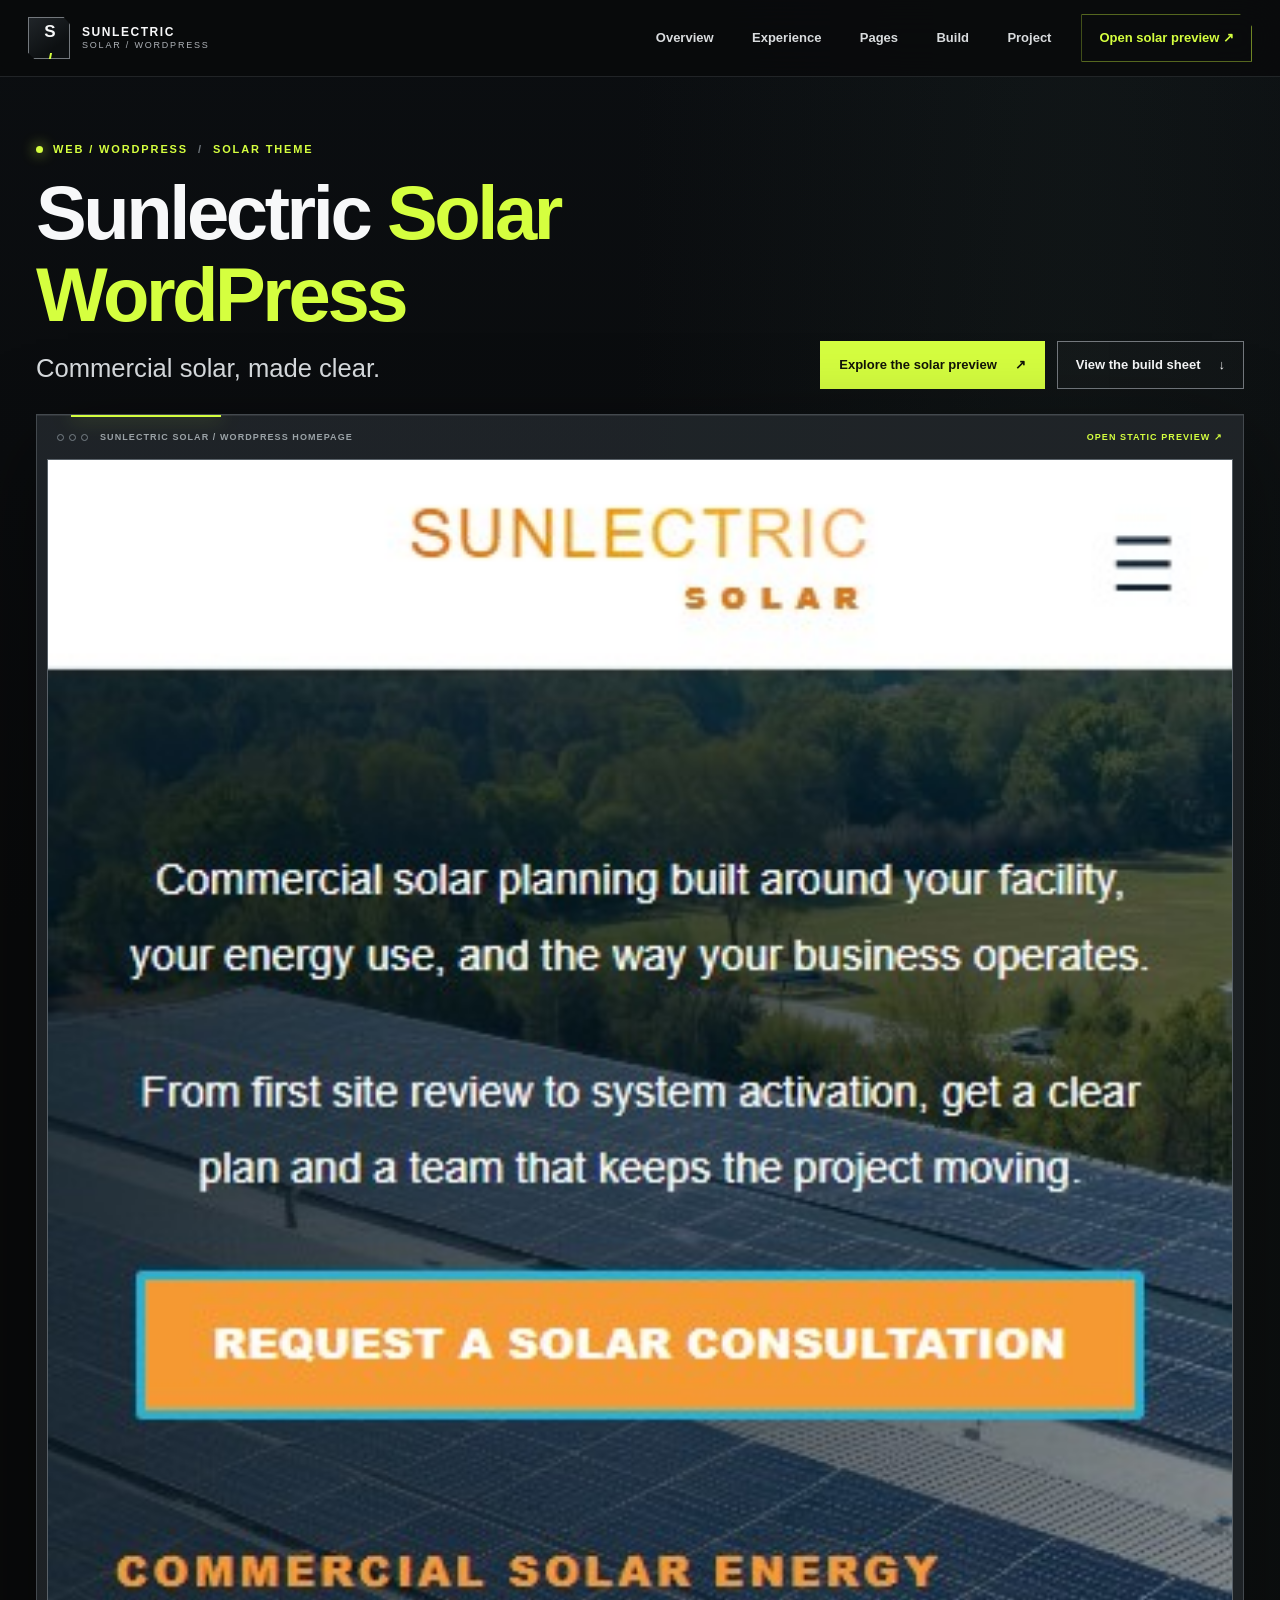
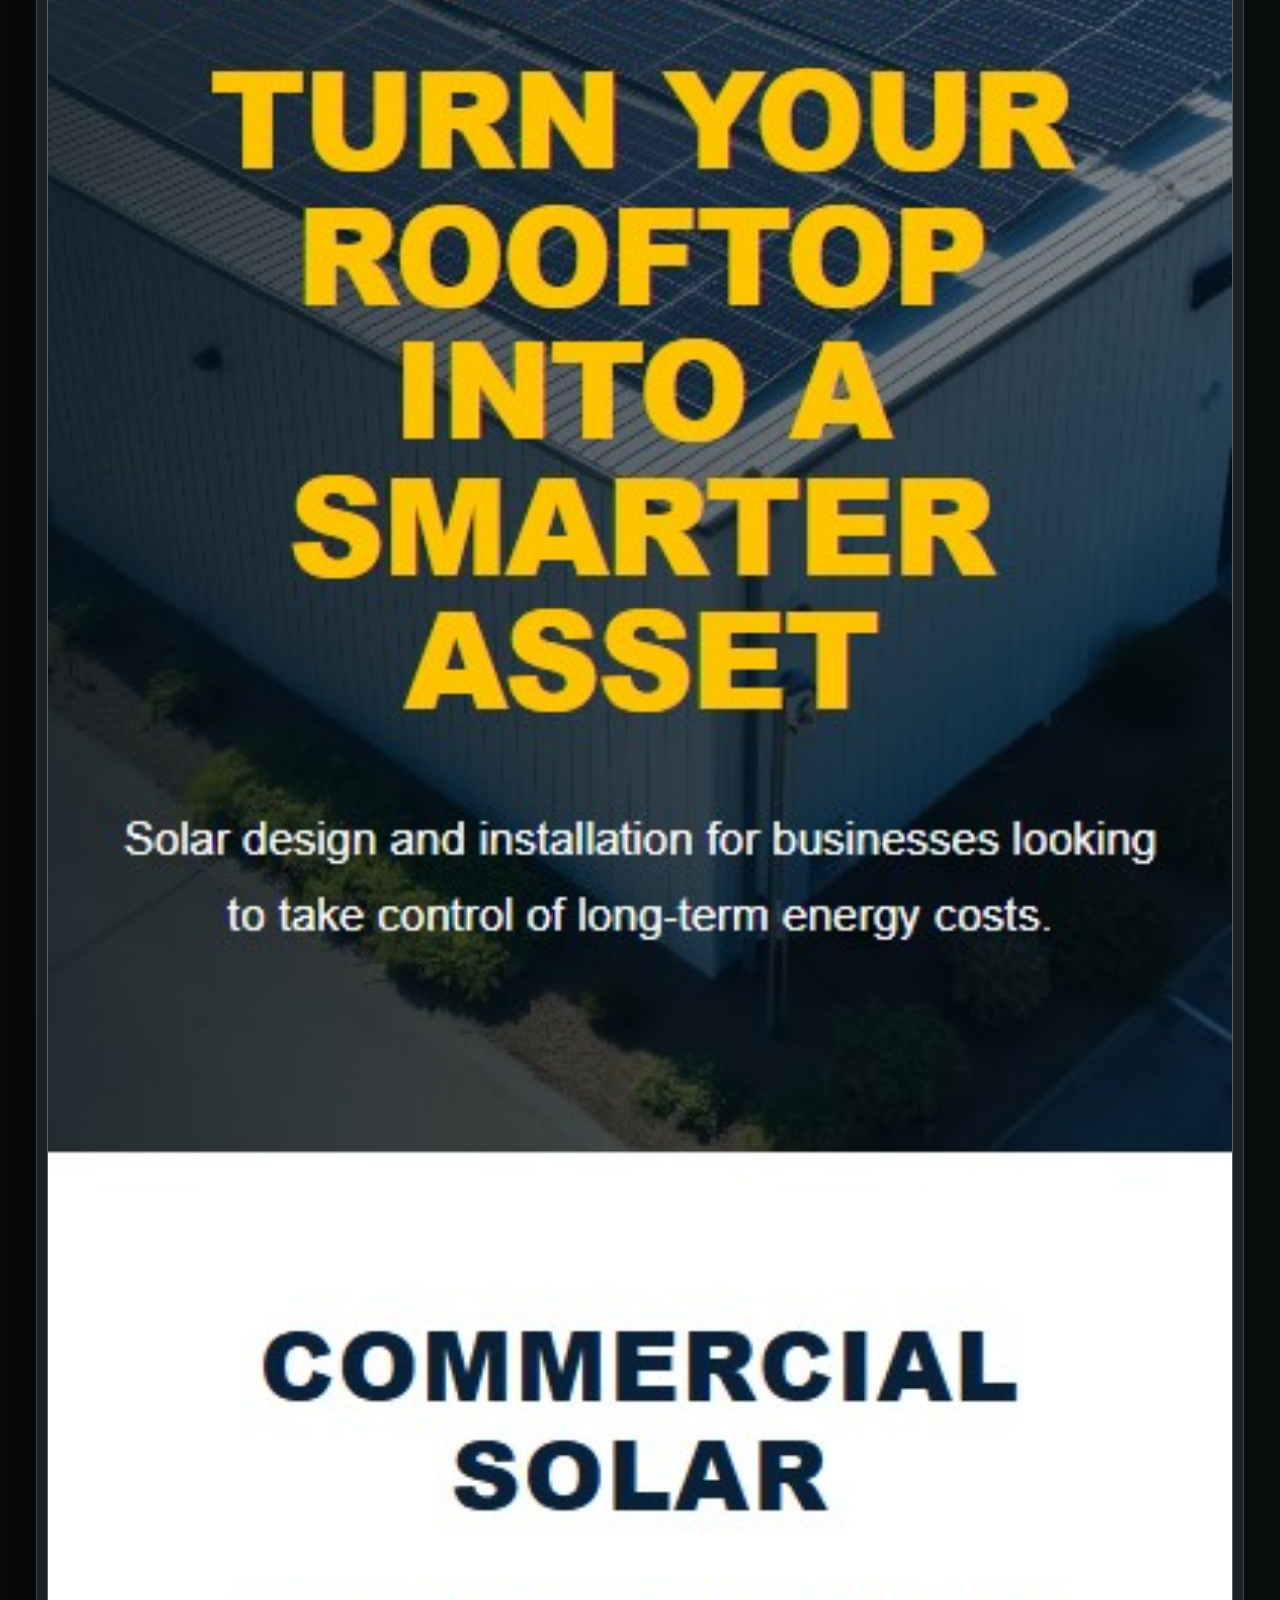
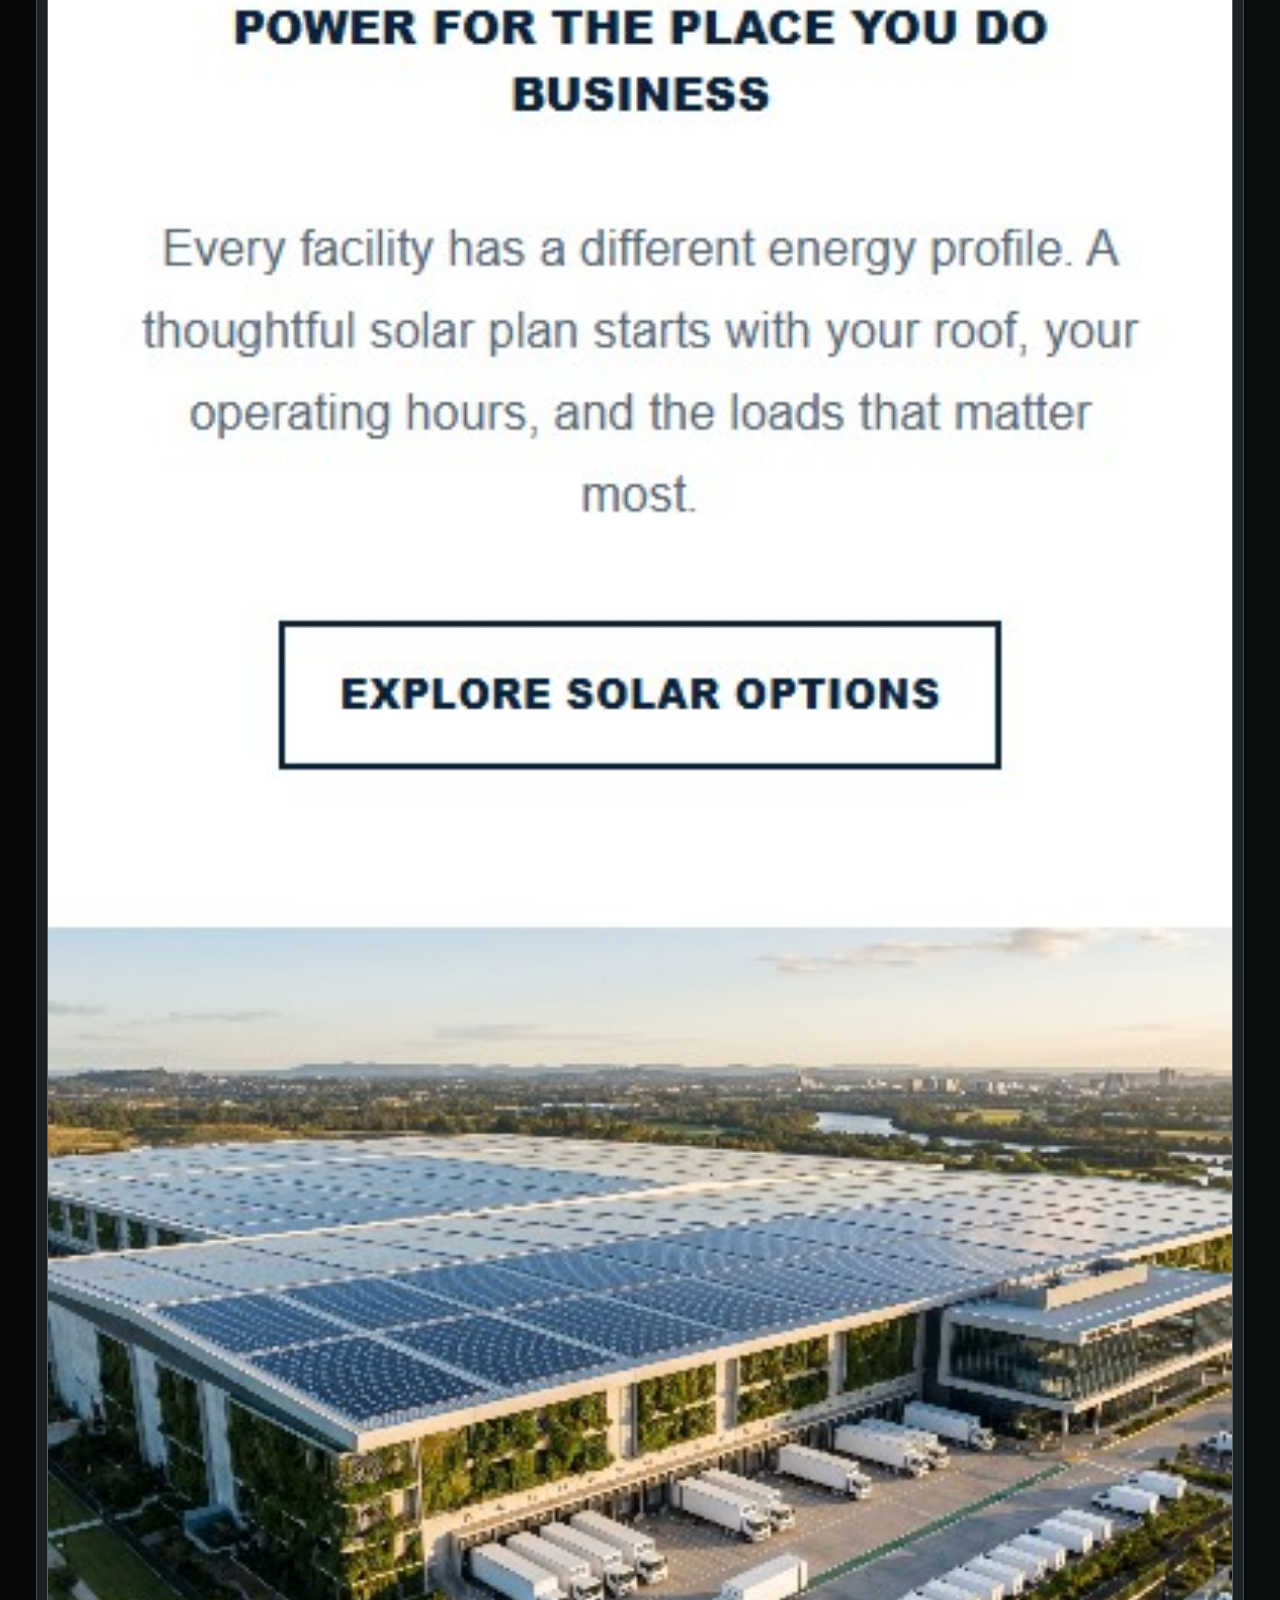
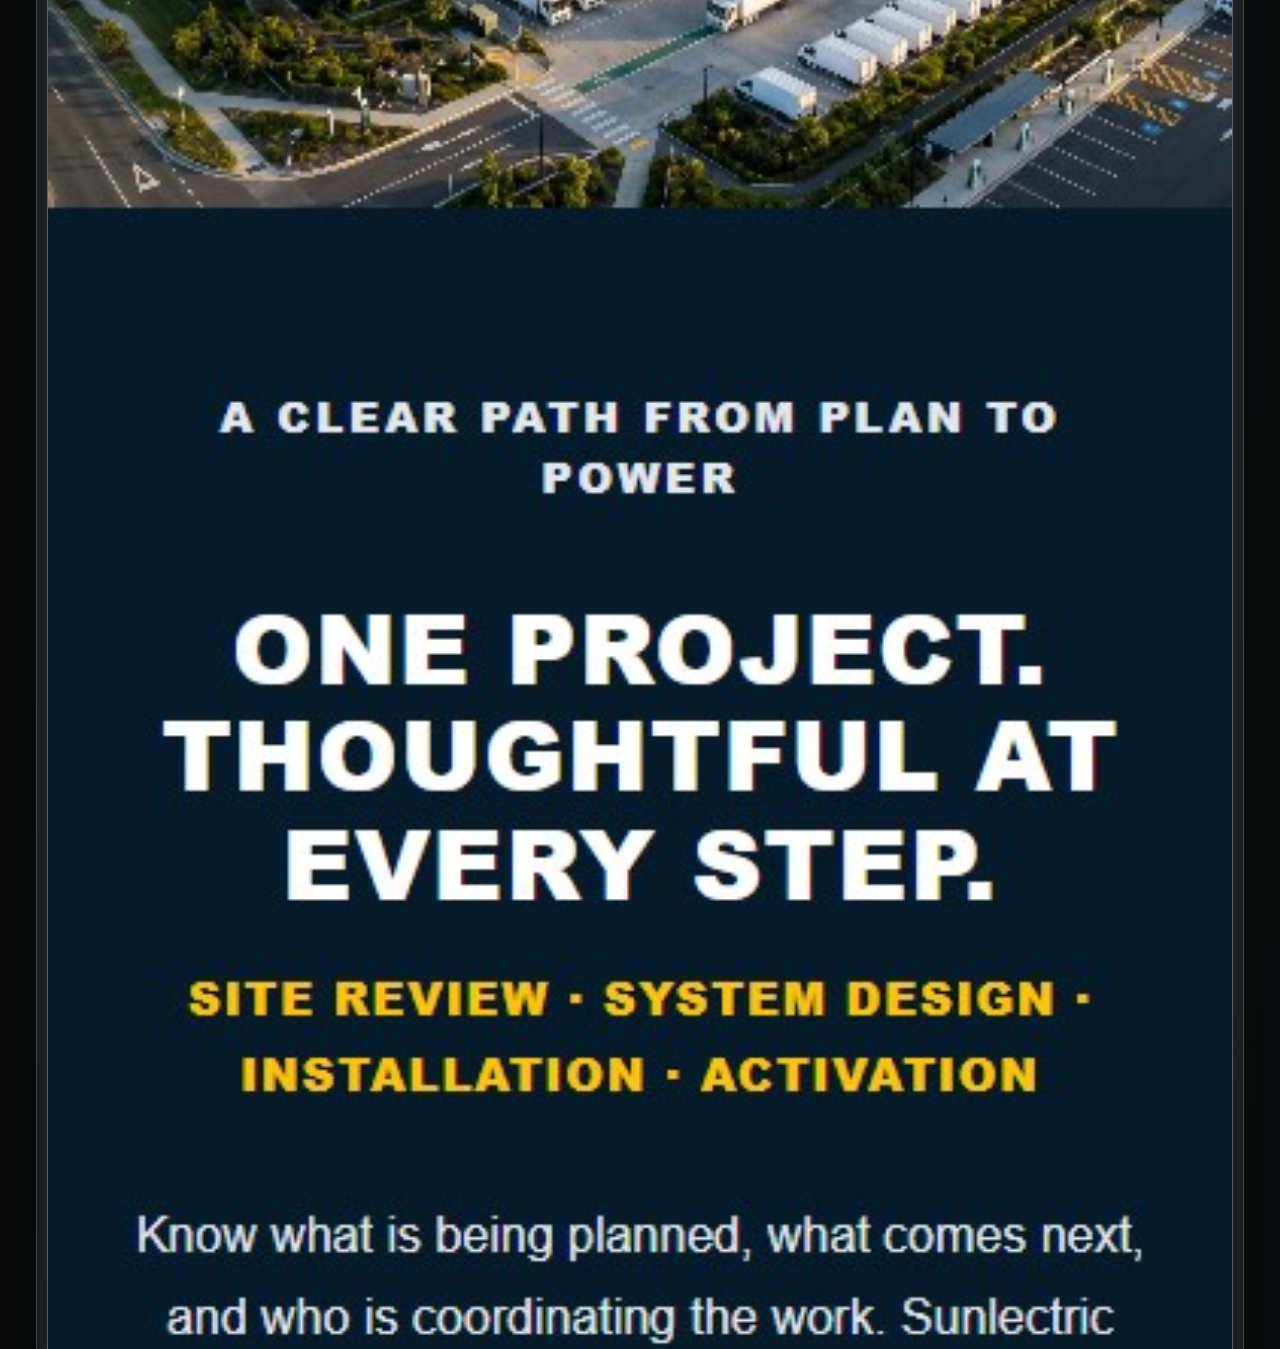
==== index.html @ f0056e23 "Publish Sunlectric visual showcase without theme source" ====
<!doctype html>
<html lang="en">
<head>
  <meta charset="utf-8">
  <meta name="viewport" content="width=device-width, initial-scale=1">
  <meta name="description" content="Explore the Sunlectric Solar WordPress theme through its responsive preview, design approach, and build sheet.">
  <meta name="author" content="Joseph Edwards">
  <meta name="theme-color" content="#090a0b">
  <title>Sunlectric Solar WordPress | Design case study</title>
  <meta property="og:title" content="Sunlectric Solar WordPress | Design case study">
  <meta property="og:description" content="A responsive commercial solar WordPress theme preview with desktop and mobile layouts.">
  <meta property="og:type" content="website">
  <meta property="og:image" content="docs/previews/desktop-fold.jpg">
  <meta property="og:image:alt" content="Sunlectric Solar commercial solar WordPress homepage preview">
  <meta name="twitter:card" content="summary_large_image">
  <link rel="icon" href="assets/showcase-favicon.svg" type="image/svg+xml">
  <link rel="stylesheet" href="assets/showcase.css">
</head>
<body>
  <a class="skip-link" href="#main">Skip to content</a>
  <header class="masthead">
    <div class="masthead-inner">
      <a class="brand-lockup" href="#top" aria-label="Sunlectric Solar case study home">
        <span class="brand-glyph" aria-hidden="true">S<span>/</span></span>
        <span><strong>SUNLECTRIC</strong><small>SOLAR / WORDPRESS</small></span>
      </a>
      <nav class="main-nav" aria-label="Case study navigation">
        <a href="#overview">Overview</a>
        <a href="#design">Experience</a>
        <a href="#pages">Pages</a>
        <a href="#build">Build</a>
        <a href="#release">Project</a>
      </nav>
      <a class="nav-cta" href="demo.html">Open solar preview <span aria-hidden="true">↗</span></a>
      <details class="mobile-nav">
        <summary aria-label="Open navigation"><span></span><span></span></summary>
        <nav aria-label="Mobile navigation">
          <a href="#overview">Overview</a><a href="#design">Experience</a><a href="#pages">Pages</a><a href="#build">Build</a><a href="#release">Project</a>
          <a href="demo.html">Open solar preview ↗</a>
        </nav>
      </details>
    </div>
  </header>

  <main id="main">
    <section class="hero shell" id="top" aria-labelledby="page-title">
      <div class="hero-heading">
        <div class="hero-copy">
          <p class="eyebrow"><span class="status-dot"></span> WEB / WORDPRESS <span class="eyebrow-sep">/</span> SOLAR THEME</p>
          <h1 id="page-title">Sunlectric <span>Solar WordPress</span></h1>
          <p class="hero-lead">Commercial solar, made clear.</p>
        </div>
        <div class="hero-actions">
          <a class="button button-primary" href="demo.html">Explore the solar preview <span aria-hidden="true">↗</span></a>
          <a class="button button-quiet" href="#build">View the build sheet <span aria-hidden="true">↓</span></a>
        </div>
      </div>
      <div class="hero-site-preview">
        <div class="preview-browser-bar"><span class="browser-dots" aria-hidden="true"><i></i><i></i><i></i></span><span>SUNLECTRIC SOLAR / WORDPRESS HOMEPAGE</span><a href="demo.html">OPEN STATIC PREVIEW ↗</a></div>
        <a class="hero-fold-shot" href="docs/previews/desktop-fold.jpg" aria-label="Open the Sunlectric Solar desktop homepage preview">
          <picture><source media="(max-width: 720px)" srcset="docs/previews/mobile.jpg"><img src="docs/previews/desktop-fold.jpg" width="1440" height="900" alt="Sunlectric Solar WordPress homepage with a commercial solar facility hero, gold headline, orange actions, and solar photography" fetchpriority="high"></picture>
        </a>
      </div>
      <p class="preview-disclaimer">A responsive HTML representation of the private WordPress theme. Preview contact actions do not submit information.</p>
      <div class="hero-underbar"><span>VERSION <b>1.3.2</b></span><span>RESPONSIVE WORDPRESS THEME</span><span>ONE-PAGE + MULTI-PAGE</span></div>
    </section>

    <section class="section shell" id="overview">
      <div class="section-heading">
        <div><p class="section-index">01 / RESPONSIVE PREVIEW</p><h2>One solar site. Every screen.</h2></div>
        <p>Explore the desktop and mobile layouts, from the first solar consultation through services, project planning, questions, and next steps.</p>
      </div>
      <div class="preview-grid">
        <article class="preview-panel glass-card">
          <div class="panel-top"><span>DESKTOP / FULL PAGE</span><span class="panel-dots" aria-hidden="true"><i></i><i></i><i></i></span></div>
          <a href="docs/previews/desktop.jpg"><img src="docs/previews/desktop.jpg" width="1440" height="5969" alt="Full-page desktop view of the Sunlectric Solar WordPress homepage" loading="lazy"></a>
          <div class="panel-caption"><span>Desktop experience</span><a href="demo.html">Open the static preview ↗</a></div>
        </article>
        <article class="preview-panel preview-mobile glass-card">
          <div class="panel-top"><span>MOBILE / FULL PAGE</span><span class="panel-dots" aria-hidden="true"><i></i><i></i><i></i></span></div>
          <a href="docs/previews/mobile.jpg"><img src="docs/previews/mobile.jpg" width="390" height="7925" alt="Full-page mobile view of the Sunlectric Solar WordPress homepage" loading="lazy"></a>
          <div class="panel-caption"><span>Mobile experience</span><a href="demo.html">Open the static preview ↗</a></div>
        </article>
      </div>
    </section>

    <section class="section section-alt" id="design">
      <div class="shell">
        <div class="section-heading">
          <div><p class="section-index">02 / CUSTOMER EXPERIENCE</p><h2>A clearer path to a solar plan.</h2></div>
          <p>Give business owners a straightforward way to understand the project, compare options, and decide what to explore next.</p>
        </div>
        <div class="benefit-grid">
          <article class="benefit-card"><span class="card-number">01</span><h3>Start with the facility</h3><p>Introduce rooftop systems and energy planning in the context of the building and its operating needs.</p></article>
          <article class="benefit-card"><span class="card-number">02</span><h3>Make options readable</h3><p>Present solar generation, storage, and project steps with plain language and clear section hierarchy.</p></article>
          <article class="benefit-card"><span class="card-number">03</span><h3>Keep the next step visible</h3><p>Responsive navigation and consultation actions give visitors a clear path through the page.</p></article>
          <article class="benefit-card"><span class="card-number">04</span><h3>Adapt the identity</h3><p>Gold headings, orange actions, dark solar photography, and alternating photo sections preserve the source design in Sunlectric branding.</p></article>
        </div>
      </div>
    </section>

    <section class="section" id="pages">
      <div class="shell">
        <div class="section-heading">
          <div><p class="section-index">03 / PRESENTATION OPTIONS</p><h2>One page or a fuller site.</h2></div>
          <p>Use the single-page layout for a focused introduction, or open the multi-page version with dedicated About Us and Contact Us pages.</p>
        </div>
        <div class="page-preview-grid">
          <article class="page-preview-card glass-card"><a href="demo.html"><img src="docs/previews/desktop-fold.jpg" width="1440" height="900" alt="Single-page Sunlectric Solar homepage preview" loading="lazy"></a><div><h3>Single-page</h3><p>A complete solar introduction in one scrolling experience.</p><a class="text-action" href="demo.html">Open single-page preview ↗</a></div></article>
          <article class="page-preview-card glass-card"><a href="about.html"><img src="docs/previews/about.jpg" width="1440" height="3191" alt="Sunlectric Solar About Us page preview" loading="lazy"></a><div><h3>About Us</h3><p>A separate page for the approach, values, and project story.</p><a class="text-action" href="about.html">Open About Us ↗</a></div></article>
          <article class="page-preview-card glass-card"><a href="contact.html"><img src="docs/previews/contact.jpg" width="1440" height="900" alt="Sunlectric Solar Contact Us page preview" loading="lazy"></a><div><h3>Contact Us</h3><p>A dedicated inquiry page with an optional, keyless OpenStreetMap location.</p><a class="text-action" href="contact.html">Open Contact Us ↗</a></div></article>
        </div>
        <div class="page-preview-actions"><a class="button button-primary" href="demo-multipage.html">Open multi-page homepage ↗</a></div>
        <div class="footer-preview-heading"><h3>Footer map options</h3><p>The map can appear on Contact Us above a plain footer, or sit above the footer across the whole site.</p></div>
        <div class="footer-preview-grid">
          <a class="footer-preview-card glass-card" href="contact.html?footer-map=off"><span>STANDARD FOOTER</span><img src="docs/previews/footer-no-map.jpg" width="1440" height="145" alt="Sunlectric footer without map" loading="lazy"></a>
          <a class="footer-preview-card glass-card" href="contact.html?footer-map=on"><span>FOOTER WITH MAP</span><img src="docs/previews/footer-with-map.jpg" width="1440" height="595" alt="Sunlectric footer with OpenStreetMap" loading="lazy"></a>
        </div>
      </div>
    </section>

    <section class="section shell" id="build">
      <div class="section-heading">
        <div><p class="section-index">04 / BUILD SHEET</p><h2>Theme capabilities and technology.</h2></div>
        <p>A lightweight WordPress theme with an Elementor-editable homepage, responsive layouts, and a small technology footprint.</p>
      </div>
      <div class="build-layout">
        <div class="stack-grid" aria-label="Technology stack">
          <article class="stack-card"><img class="stack-icon" src="assets/icons/php-glass.webp" width="112" height="112" loading="lazy" alt=""><div><h3>PHP</h3><p>WordPress theme setup and templates.</p></div></article>
          <article class="stack-card"><img class="stack-icon" src="assets/icons/wordpress-glass.webp" width="112" height="112" loading="lazy" alt=""><div><h3>WordPress + Elementor</h3><p>Theme files and a visually editable homepage.</p></div></article>
          <article class="stack-card"><img class="stack-icon" src="assets/icons/html5-glass.webp" width="112" height="112" loading="lazy" alt=""><div><h3>HTML5</h3><p>Semantic page structure and accessible navigation.</p></div></article>
          <article class="stack-card"><img class="stack-icon" src="assets/icons/css3-glass.webp" width="112" height="112" loading="lazy" alt=""><div><h3>CSS3</h3><p>Responsive editorial layout and solar color palette.</p></div></article>
          <article class="stack-card"><img class="stack-icon" src="assets/icons/javascript-glass.webp" width="112" height="112" loading="lazy" alt=""><div><h3>JavaScript</h3><p>Mobile navigation behavior.</p></div></article>
          <article class="stack-card"><img class="stack-icon" src="assets/icons/webp-glass.webp" width="112" height="112" loading="lazy" alt=""><div><h3>WebP icons</h3><p>Compressed glass artwork for the showcase build sheet.</p></div></article>
        </div>
        <aside class="requirements-card glass-card">
          <p class="section-index">COMPATIBILITY BASELINE</p>
          <div class="requirement"><span>WordPress</span><strong>6.4+</strong></div>
          <div class="requirement"><span>PHP</span><strong>7.4+</strong></div>
          <div class="requirement"><span>Plugins required</span><strong>None</strong></div>
          <p class="requirements-note">The starter page uses WordPress core. Free Elementor can replace it with a visual page. Update example copy, links, and contact details before launch.</p>
          <a class="text-action" href="README.md">Review theme details <span aria-hidden="true">↗</span></a>
        </aside>
      </div>
    </section>

    <section class="section shell" id="release">
      <div class="release-panel glass-card">
        <div><p class="section-index">05 / PROJECT SUMMARY</p><h2>Explore the design.<br><span>See the solar preview.</span></h2></div>
        <div class="release-copy"><p>Sunlectric Solar WordPress brings a commercial solar homepage, a clear project path, and a responsive design system together in a compact theme.</p><p>Browse the rendered previews or open the static representation. Demo contact actions are presentational only.</p><div class="release-actions"><a class="button button-primary" href="demo.html">Open the solar preview <span aria-hidden="true">↗</span></a><a class="button button-outline" href="README.md">Read theme details <span aria-hidden="true">↗</span></a></div></div>
      </div>
    </section>
  </main>
  <footer class="site-footer"><div class="shell footer-inner"><a class="brand-lockup" href="#top"><span class="brand-glyph" aria-hidden="true">S<span>/</span></span><span><strong>SUNLECTRIC</strong><small>SOLAR / WORDPRESS</small></span></a><p>Built by Joseph Edwards · Theme showcase · Version 1.3.2</p><a href="demo.html">Open the preview ↗</a></div></footer>
</body>
</html>
---- assets/showcase.css ----
:root {
  color-scheme: dark;
  --bg: #090a0b;
  --surface: #111417;
  --surface-raised: #171a1d;
  --surface-glass: rgb(24 28 31 / 82%);
  --line: #373a3d;
  --line-bright: #73787d;
  --lime: #d5ff3f;
  --text: #f7f8f9;
  --muted: #aeb3b8;
  --soft: #70777d;
  --content: 1320px;
  --font: "Aptos", "Segoe UI", Arial, sans-serif;
  --heading: "Aptos Display", "Segoe UI", Arial, sans-serif;
}

*, *::before, *::after { box-sizing: border-box; }
html { scroll-behavior: smooth; scroll-padding-top: 96px; }
body {
  min-width: 320px;
  margin: 0;
  color: var(--text);
  background:
    radial-gradient(ellipse at 84% 6%, rgb(43 61 56 / 18%), transparent 28rem),
    linear-gradient(180deg, #0b0e11 0%, var(--bg) 58rem);
  font: 400 17px/1.65 var(--font);
  -webkit-font-smoothing: antialiased;
}
body::before {
  position: fixed;
  z-index: -1;
  inset: 0;
  content: "";
  pointer-events: none;
  opacity: .12;
  background-image: linear-gradient(rgb(255 255 255 / 4%) 1px, transparent 1px), linear-gradient(90deg, rgb(255 255 255 / 4%) 1px, transparent 1px);
  background-size: 46px 46px;
  mask-image: linear-gradient(to bottom, black, transparent 68%);
}
img { display: block; max-width: 100%; height: auto; }
a { color: inherit; text-decoration: none; }
button, summary { font: inherit; }
a:focus-visible, summary:focus-visible { outline: 3px solid var(--lime); outline-offset: 4px; }
h1, h2, h3, p { margin-top: 0; }
h1, h2, h3 { font-family: var(--heading); line-height: 1.08; letter-spacing: -.045em; }
h1 { margin-bottom: 22px; font-size: clamp(54px, 7.2vw, 100px); font-weight: 800; }
h2 { margin-bottom: 0; font-size: clamp(34px, 4.3vw, 58px); font-weight: 760; }
h3 { margin-bottom: 12px; font-size: 24px; }
p { color: var(--muted); }
.shell { width: min(var(--content), calc(100% - 72px)); margin-inline: auto; }
.skip-link { position: fixed; z-index: 1000; top: -80px; left: 20px; padding: 12px 16px; color: var(--bg); background: var(--lime); }
.skip-link:focus { top: 20px; }

.masthead { position: sticky; z-index: 100; top: 0; border-bottom: 1px solid rgb(115 120 125 / 24%); background: rgb(9 10 11 / 84%); backdrop-filter: blur(18px); }
.masthead-inner { width: min(1440px, calc(100% - 56px)); min-height: 76px; margin-inline: auto; display: flex; align-items: center; justify-content: space-between; gap: 30px; }
.brand-lockup { display: inline-flex; flex: 0 0 auto; align-items: center; gap: 12px; }
.brand-glyph { display: grid; width: 42px; height: 42px; place-items: center; border: 1px solid var(--line-bright); background: linear-gradient(145deg, #202529, #0d1012 70%); clip-path: polygon(0 0, 85% 0, 100% 17%, 100% 100%, 15% 100%, 0 85%); color: var(--text); font-size: 17px; font-weight: 800; letter-spacing: -.1em; }
.brand-glyph span { color: var(--lime); }
.brand-lockup strong, .brand-lockup small { display: block; line-height: 1.25; }
.brand-lockup strong { font-size: 12px; letter-spacing: .13em; }
.brand-lockup small { color: var(--muted); font-size: 9px; letter-spacing: .2em; }
.main-nav { display: flex; align-items: center; gap: clamp(18px, 3vw, 42px); margin-left: auto; }
.main-nav a, .nav-cta { color: #d9dcde; font-size: 13px; font-weight: 650; }
.main-nav a:hover, .site-footer a:hover { color: var(--lime); }
.nav-cta { padding: 12px 17px; border: 1px solid #d5ff3f80; color: var(--lime); clip-path: polygon(0 0, calc(100% - 12px) 0, 100% 12px, 100% 100%, 0 100%); transition: background .2s, color .2s; }
.nav-cta:hover { color: var(--bg); background: var(--lime); }
.mobile-nav { display: none; }

.eyebrow, .section-index { color: var(--lime); font-size: 11px; font-weight: 800; letter-spacing: .17em; line-height: 1.5; }
.eyebrow { display: flex; align-items: center; gap: 10px; margin-bottom: 25px; }
.status-dot { display: inline-block; width: 7px; height: 7px; border-radius: 50%; background: var(--lime); box-shadow: 0 0 14px var(--lime); }
.eyebrow-sep { color: var(--soft); }
.hero h1 span { color: var(--lime); }
.hero-actions, .release-actions { display: flex; flex-wrap: wrap; gap: 12px; }
.button { min-height: 48px; padding: 12px 18px; display: inline-flex; align-items: center; justify-content: center; gap: 18px; border: 1px solid transparent; font-size: 13px; font-weight: 750; transition: transform .2s, background .2s, color .2s, border-color .2s; }
.button:hover { transform: translateY(-2px); }
.button-primary { color: #111407; background: var(--lime); }
.button-primary:hover { background: #e3ff83; }
.button-quiet, .button-outline { border-color: var(--line-bright); color: var(--text); background: rgb(255 255 255 / 2%); }
.button-quiet:hover, .button-outline:hover { border-color: var(--lime); color: var(--lime); }
.glass-card { border: 1px solid var(--line-bright); background: linear-gradient(135deg, rgb(32 37 41 / 84%), var(--surface-glass) 48%, rgb(14 17 19 / 94%)); box-shadow: 0 22px 70px rgb(0 0 0 / 30%), inset 0 1px rgb(255 255 255 / 6%); backdrop-filter: blur(14px); }
.panel-top, .panel-caption, .score-top { display: flex; align-items: center; justify-content: space-between; gap: 14px; }
.panel-caption a, .text-action { color: var(--lime); font-size: 12px; font-weight: 700; }
.preview-panel::before { position: absolute; top: -1px; left: 18px; width: 118px; height: 3px; content: ""; background: var(--lime); box-shadow: 0 0 15px rgb(213 255 63 / 42%); }

.section { padding-block: clamp(80px, 10vw, 140px); }
.section-heading { display: grid; grid-template-columns: 1fr minmax(280px, .56fr); align-items: end; gap: 55px; margin-bottom: 42px; }
.section-heading .section-index { margin-bottom: 16px; }
.section-heading h2 { max-width: 790px; }
.section-heading>p { max-width: 520px; margin: 0 0 3px; }
.preview-grid { display: grid; grid-template-columns: minmax(0, 1.42fr) minmax(300px, .58fr); align-items: start; gap: 20px; }
.page-preview-grid { display: grid; grid-template-columns: repeat(3, minmax(0, 1fr)); gap: 18px; }
.page-preview-card { overflow: hidden; padding: 12px; }
.page-preview-card > a { display: block; height: 245px; overflow: hidden; }
.page-preview-card img { display: block; width: 100%; height: 100%; object-fit: cover; object-position: top; }
.page-preview-card > div { padding: 20px 12px 16px; }
.page-preview-card h3, .footer-preview-heading h3 { color: var(--text); font-size: 21px; margin: 0 0 10px; }
.page-preview-card p, .footer-preview-heading p { margin: 0 0 18px; }
.page-preview-actions { margin-top: 24px; }
.footer-preview-heading { align-items: end; display: flex; justify-content: space-between; gap: 24px; margin: 60px 0 22px; }
.footer-preview-heading p { max-width: 520px; }
.footer-preview-grid { display: grid; grid-template-columns: 1fr 1fr; gap: 18px; }
.footer-preview-card { display: block; overflow: hidden; padding: 12px; text-decoration: none; }
.footer-preview-card > span { color: var(--lime); display: block; font-size: 11px; font-weight: 800; letter-spacing: .08em; padding: 4px 4px 13px; }
.footer-preview-card img { display: block; width: 100%; height: auto; }
.preview-panel { position: relative; overflow: hidden; padding: 12px; }
.panel-top { min-height: 32px; padding: 1px 4px 11px; color: var(--muted); font-size: 9px; font-weight: 750; letter-spacing: .13em; }
.panel-dots { display: flex; gap: 5px; }
.panel-dots i { width: 5px; height: 5px; border: 1px solid var(--soft); border-radius: 50%; }
.preview-panel>a { display: block; overflow: hidden; border: 1px solid #464c51; background: #edf4f8; }
.preview-panel>a img { width: 100%; height: auto; transition: transform .45s; }
.preview-panel>a:hover img { transform: scale(1.015); }
.preview-mobile>a img { max-height: 680px; object-fit: cover; object-position: top; }
.panel-caption { padding: 13px 4px 1px; color: #d6dadd; font-size: 12px; }

.section-alt { border-block: 1px solid rgb(115 120 125 / 20%); background: linear-gradient(180deg, rgb(23 26 29 / 72%), rgb(16 19 21 / 78%)); }
.benefit-grid { display: grid; grid-template-columns: repeat(4,1fr); gap: 14px; }
.benefit-card { min-height: 240px; padding: 25px; border: 1px solid var(--line); background: linear-gradient(150deg, rgb(255 255 255 / 4%), rgb(255 255 255 / 1%)); }
.card-number { display: block; margin-bottom: 45px; color: var(--lime); font-family: var(--heading); font-size: 16px; font-weight: 800; }
.benefit-card h3 { font-size: 22px; }
.benefit-card p { margin: 0; font-size: 14px; }

.build-layout { display: grid; grid-template-columns: minmax(0,1.4fr) minmax(280px,.6fr); gap: 18px; }
.stack-grid { display: grid; grid-template-columns: repeat(2,1fr); gap: 12px; }
.stack-card { min-height: 127px; padding: 20px; display: flex; align-items: flex-start; gap: 17px; border: 1px solid var(--line); background: rgb(255 255 255 / 2%); }
.stack-icon { width: 68px; min-width: 68px; height: 68px; display: block; border-radius: 8px; object-fit: contain; filter: drop-shadow(0 5px 13px rgb(0 0 0 / 38%)); }
.stack-card h3 { margin: 0 0 7px; font-size: 18px; letter-spacing: -.02em; }
.stack-card p { margin: 0; font-size: 13px; line-height: 1.55; }
.requirements-card { padding: 25px; }
.requirements-card .section-index { margin-bottom: 16px; font-size: 9px; }
.requirement { padding-block: 14px; display: flex; align-items: center; justify-content: space-between; border-bottom: 1px solid var(--line); color: var(--muted); font-size: 13px; }
.requirement strong { color: var(--lime); font-size: 15px; }
.requirements-note { margin: 20px 0; font-size: 13px; }
.text-action { display: inline-flex; gap: 12px; }

.evidence-section { border-block: 1px solid rgb(115 120 125 / 24%); background: radial-gradient(ellipse at 53% 4%, rgb(213 255 63 / 6%), transparent 46rem), #101315; }
.score-grid { display: grid; grid-template-columns: repeat(2,1fr); gap: 16px; }
.score-card { min-width: 0; padding: 20px; border: 1px solid var(--line); background: linear-gradient(150deg, #171b1e, #0d1012); }
.score-top { color: var(--muted); font-size: 9px; font-weight: 750; letter-spacing: .14em; }
.score-value { margin-top: 18px; color: var(--lime); font-family: var(--heading); font-size: 58px; font-weight: 780; line-height: 1; }
.score-value span { color: var(--soft); font-size: 18px; font-weight: 500; }
.score-card>p { margin: 4px 0 14px; color: var(--text); font-size: 12px; font-weight: 700; }
.metric-list { display: flex; flex-wrap: wrap; gap: 7px; margin-bottom: 17px; }
.metric-list span { padding: 5px 8px; border: 1px solid var(--line); color: var(--muted); font-size: 10px; }
.metric-list b { color: var(--lime); }
.score-card>a { display: block; overflow: hidden; border: 1px solid #44494e; background: #fff; }
.score-card>a img { width: 100%; height: auto; }
.evidence-note { margin-top: 18px; padding: 15px 18px; display: flex; align-items: flex-start; gap: 13px; border: 1px solid #69723c; background: rgb(213 255 63 / 4%); }
.evidence-note p { margin: 0; font-size: 13px; }
.evidence-note a { color: var(--lime); text-decoration: underline; text-underline-offset: 3px; }
.note-mark { display: grid; width: 23px; min-width: 23px; height: 23px; place-items: center; border: 1px solid var(--lime); border-radius: 50%; color: var(--lime); font-size: 12px; font-weight: 800; }

.release-panel { padding: clamp(26px, 5vw, 65px); display: grid; grid-template-columns: .85fr 1.15fr; gap: 56px; }
.release-panel .section-index { margin-bottom: 16px; }
.release-panel h2 { font-size: clamp(34px, 4.4vw, 56px); }
.release-panel h2 span { color: var(--lime); }
.release-copy p { font-size: 15px; }
.release-actions { margin-top: 23px; }
.site-footer { padding-block: 28px; border-top: 1px solid var(--line); background: #070809; }
.footer-inner { display: flex; align-items: center; justify-content: space-between; gap: 20px; }
.footer-inner p, .footer-inner>a:last-child { margin: 0; color: var(--muted); font-size: 11px; }

@media (max-width: 980px) {
  .shell { width: min(var(--content), calc(100% - 48px)); }
  .masthead-inner { width: calc(100% - 40px); gap: 16px; }
  .main-nav { gap: 17px; }
  .main-nav a { font-size: 12px; }
  .benefit-grid { grid-template-columns: repeat(2,1fr); }
  .build-layout { grid-template-columns: 1fr; }
  .requirements-card { display: grid; grid-template-columns: 1fr 1fr; gap: 0 22px; }
  .requirements-card .section-index, .requirements-note, .text-action { grid-column: 1 / -1; }
  .requirements-card .section-index { margin-bottom: 10px; }
  .requirement { padding-block: 8px; }
}
@media (max-width: 720px) {
  html { scroll-padding-top: 78px; }
  body { font-size: 16px; }
  .shell { width: calc(100% - 36px); }
  .masthead-inner { min-height: 66px; width: calc(100% - 32px); }
  .brand-glyph { width: 37px; height: 37px; }
  .brand-lockup { gap: 9px; }
  .brand-lockup strong { font-size: 11px; }
  .brand-lockup small { font-size: 8px; }
  .main-nav, .masthead>.masthead-inner>.nav-cta { display: none; }
  .mobile-nav { position: relative; display: block; margin-left: auto; }
  .mobile-nav summary { width: 43px; height: 40px; display: grid; align-content: center; justify-items: center; gap: 5px; border: 1px solid var(--line-bright); cursor: pointer; list-style: none; }
  .mobile-nav summary::-webkit-details-marker { display: none; }
  .mobile-nav summary span { width: 17px; height: 1px; background: var(--lime); }
  .mobile-nav nav { position: absolute; top: calc(100% + 12px); right: 0; width: min(280px, calc(100vw - 32px)); padding: 10px; border: 1px solid var(--line-bright); background: #101315f5; box-shadow: 0 20px 40px #0009; backdrop-filter: blur(18px); }
  .mobile-nav nav a { display: block; padding: 12px; border-bottom: 1px solid var(--line); color: #e7e9eb; font-size: 14px; }
  .mobile-nav nav a:last-child { border-bottom: 0; color: var(--lime); }
  .button { width: 100%; }
  .section { padding-block: 75px; }
  .section-heading { grid-template-columns: 1fr; gap: 17px; margin-bottom: 26px; }
  .section-heading h2 { font-size: clamp(34px, 9vw, 47px); }
  .section-heading>p { font-size: 15px; }
  .preview-grid, .score-grid { grid-template-columns: 1fr; }
  .benefit-grid { grid-template-columns: 1fr; }
  .benefit-card { min-height: 0; }
  .card-number { margin-bottom: 20px; }
  .stack-grid { grid-template-columns: 1fr; }
  .stack-card { min-height: 0; }
  .requirements-card { display: block; }
  .requirements-card .section-index { margin-bottom: 10px; }
  .requirements-note, .text-action { display: block; }
  .score-card { padding: 14px; }
  .release-panel { grid-template-columns: 1fr; gap: 25px; }
  .release-panel h2 { font-size: clamp(34px, 9vw, 48px); }
  .release-actions { display: grid; }
  .footer-inner { align-items: flex-start; flex-direction: column; }
  .footer-inner p { order: 1; }
}
@media (prefers-reduced-motion: reduce) {
  html { scroll-behavior: auto; }
  *, *::before, *::after { transition: none !important; }
}

/* Product preview leads the case study. */
.hero { padding-top: clamp(42px, 5vw, 68px); display: block; }
.hero-heading { display: flex; align-items: end; justify-content: space-between; gap: 32px; margin-bottom: 25px; }
.hero-copy { max-width: 850px; }
.hero-copy .eyebrow { margin-bottom: 14px; }
.hero h1 { max-width: none; margin-bottom: 11px; font-size: clamp(46px, 6vw, 76px); }
.hero-lead { max-width: 740px; margin: 0; color: #d8dcdf; font-size: clamp(19px, 2vw, 26px); }
.hero-actions { flex: 0 0 auto; }
.hero-site-preview { position: relative; overflow: hidden; padding: 10px; border: 1px solid #43494e; background: linear-gradient(145deg, rgb(33 38 42 / 92%), rgb(13 16 18 / 96%)); box-shadow: 0 28px 90px rgb(0 0 0 / 42%), inset 0 1px 0 rgb(255 255 255 / 8%); }
.hero-site-preview::before { position: absolute; z-index: 2; top: 0; left: 34px; width: 150px; height: 2px; content: ""; background: var(--lime); box-shadow: 0 0 19px rgb(213 255 63 / 65%); }
.preview-browser-bar { min-height: 34px; padding: 0 10px 9px; display: flex; align-items: center; gap: 12px; color: #9ba3a8; font-size: 9px; font-weight: 750; letter-spacing: .12em; }
.preview-browser-bar>a { margin-left: auto; color: var(--lime); }
.preview-disclaimer { margin: 12px 0 0; padding: 10px 13px; border-left: 2px solid var(--lime); color: #c3c9cd; background: rgb(255 255 255 / 3%); font-size: 12px; line-height: 1.5; }
.browser-dots { display: inline-flex; gap: 5px; }
.browser-dots i { width: 7px; height: 7px; border: 1px solid #778087; border-radius: 50%; }
.hero-fold-shot { display: block; overflow: hidden; border: 1px solid #596168; background: #eaf2f8; }
.hero-fold-shot img { width: 100%; height: auto; }
.hero-underbar { padding: 13px 3px 0; display: flex; justify-content: space-between; gap: 14px; color: var(--soft); font-size: 9px; font-weight: 750; letter-spacing: .12em; }
.hero-underbar b { color: var(--lime); }
.preview-grid { grid-template-columns: minmax(0, 1.55fr) minmax(280px, .7fr); align-items: start; gap: 22px; }
.preview-panel { padding: 14px; }
.preview-panel>a { max-height: 760px; box-shadow: 0 15px 42px rgb(0 0 0 / 28%); }
.preview-panel>a img { width: 100%; height: auto; }
.preview-mobile>a { width: min(100%, 410px); max-height: 760px; margin-inline: auto; }
.preview-mobile>a img { max-height: none; object-fit: contain; }
.panel-caption { display: flex; align-items: center; justify-content: space-between; gap: 12px; }
.stack-card { align-items: center; }
.score-grid { align-items: stretch; }
.score-card { position: relative; overflow: hidden; border-color: #40474c; background: linear-gradient(145deg, rgb(28 33 36 / 94%), rgb(12 15 17 / 98%)); box-shadow: 0 22px 60px rgb(0 0 0 / 27%), inset 0 1px 0 rgb(255 255 255 / 7%); }
.score-card::before { position: absolute; top: 0; left: 19px; width: 104px; height: 2px; content: ""; background: var(--lime); box-shadow: 0 0 18px rgb(213 255 63 / 50%); }
.score-card>a { position: relative; padding: 9px; border: 1px solid #555e64; border-radius: 5px; background: linear-gradient(145deg, #272d31, #0b0d0f); box-shadow: 0 14px 34px rgb(0 0 0 / 38%), inset 0 1px 0 rgb(255 255 255 / 9%); }
.score-card>a::before { display: block; height: 18px; margin: -2px -2px 7px; border-bottom: 1px solid #3b4349; content: "●  ●  ●     PAGESPEED INSIGHTS / REPORT EVIDENCE"; color: #a9b1b6; font-size: 8px; letter-spacing: .08em; line-height: 15px; }
.score-card>a img { border: 1px solid #d7dce0; }
@media (max-width: 980px) {
  .hero-heading { align-items: flex-start; flex-direction: column; }
  .hero-actions { width: 100%; }
}
@media (max-width: 720px) {
  .hero { padding-top: 36px; }
  .hero-heading { gap: 18px; margin-bottom: 17px; }
  .hero h1 { font-size: clamp(42px, 12vw, 64px); }
  .hero-lead { font-size: 19px; }
  .hero-actions { display: grid; grid-template-columns: 1fr 1fr; }
  .hero-actions .button { width: 100%; padding-inline: 10px; gap: 6px; font-size: 12px; }
  .hero-site-preview { padding: 6px; }
  .preview-browser-bar { min-height: 29px; padding: 0 5px 7px; gap: 7px; font-size: 7px; }
  .preview-disclaimer { font-size: 11px; }
  .browser-dots i { width: 6px; height: 6px; }
  .hero-underbar { flex-wrap: wrap; font-size: 8px; }
  .hero-underbar span:last-child { width: 100%; }
  .preview-grid { grid-template-columns: 1fr; }
  .preview-panel>a { max-height: 620px; }
  .preview-mobile>a { max-height: 680px; }
  .preview-panel>a img { object-fit: cover; object-position: top; }
  .preview-mobile>a img { object-fit: contain; }
  .stack-icon { width: 60px; min-width: 60px; height: 60px; }
}

@media (max-width: 980px) { .page-preview-grid { grid-template-columns: repeat(2, minmax(0, 1fr)); } }
@media (max-width: 720px) { .page-preview-grid, .footer-preview-grid { grid-template-columns: 1fr; } .footer-preview-heading { align-items: flex-start; flex-direction: column; gap: 4px; } .page-preview-card > a { height: 220px; } }
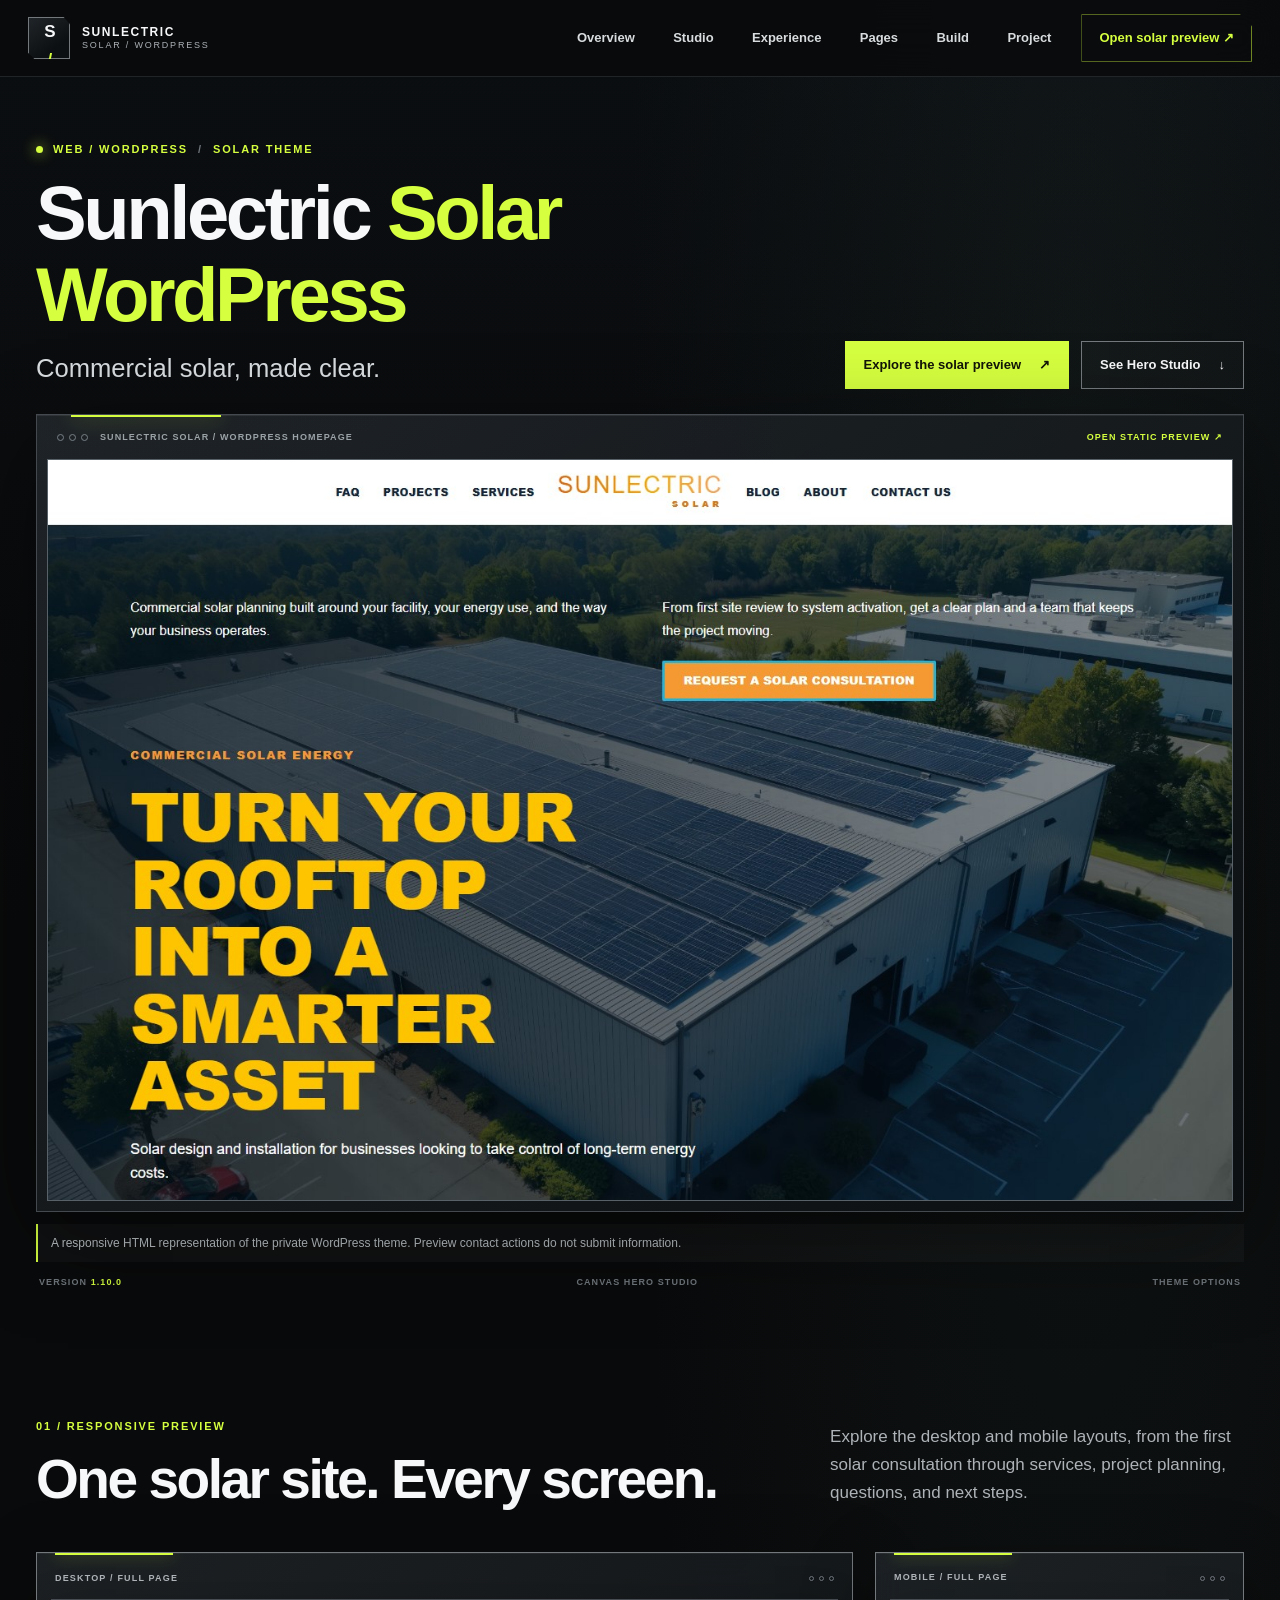
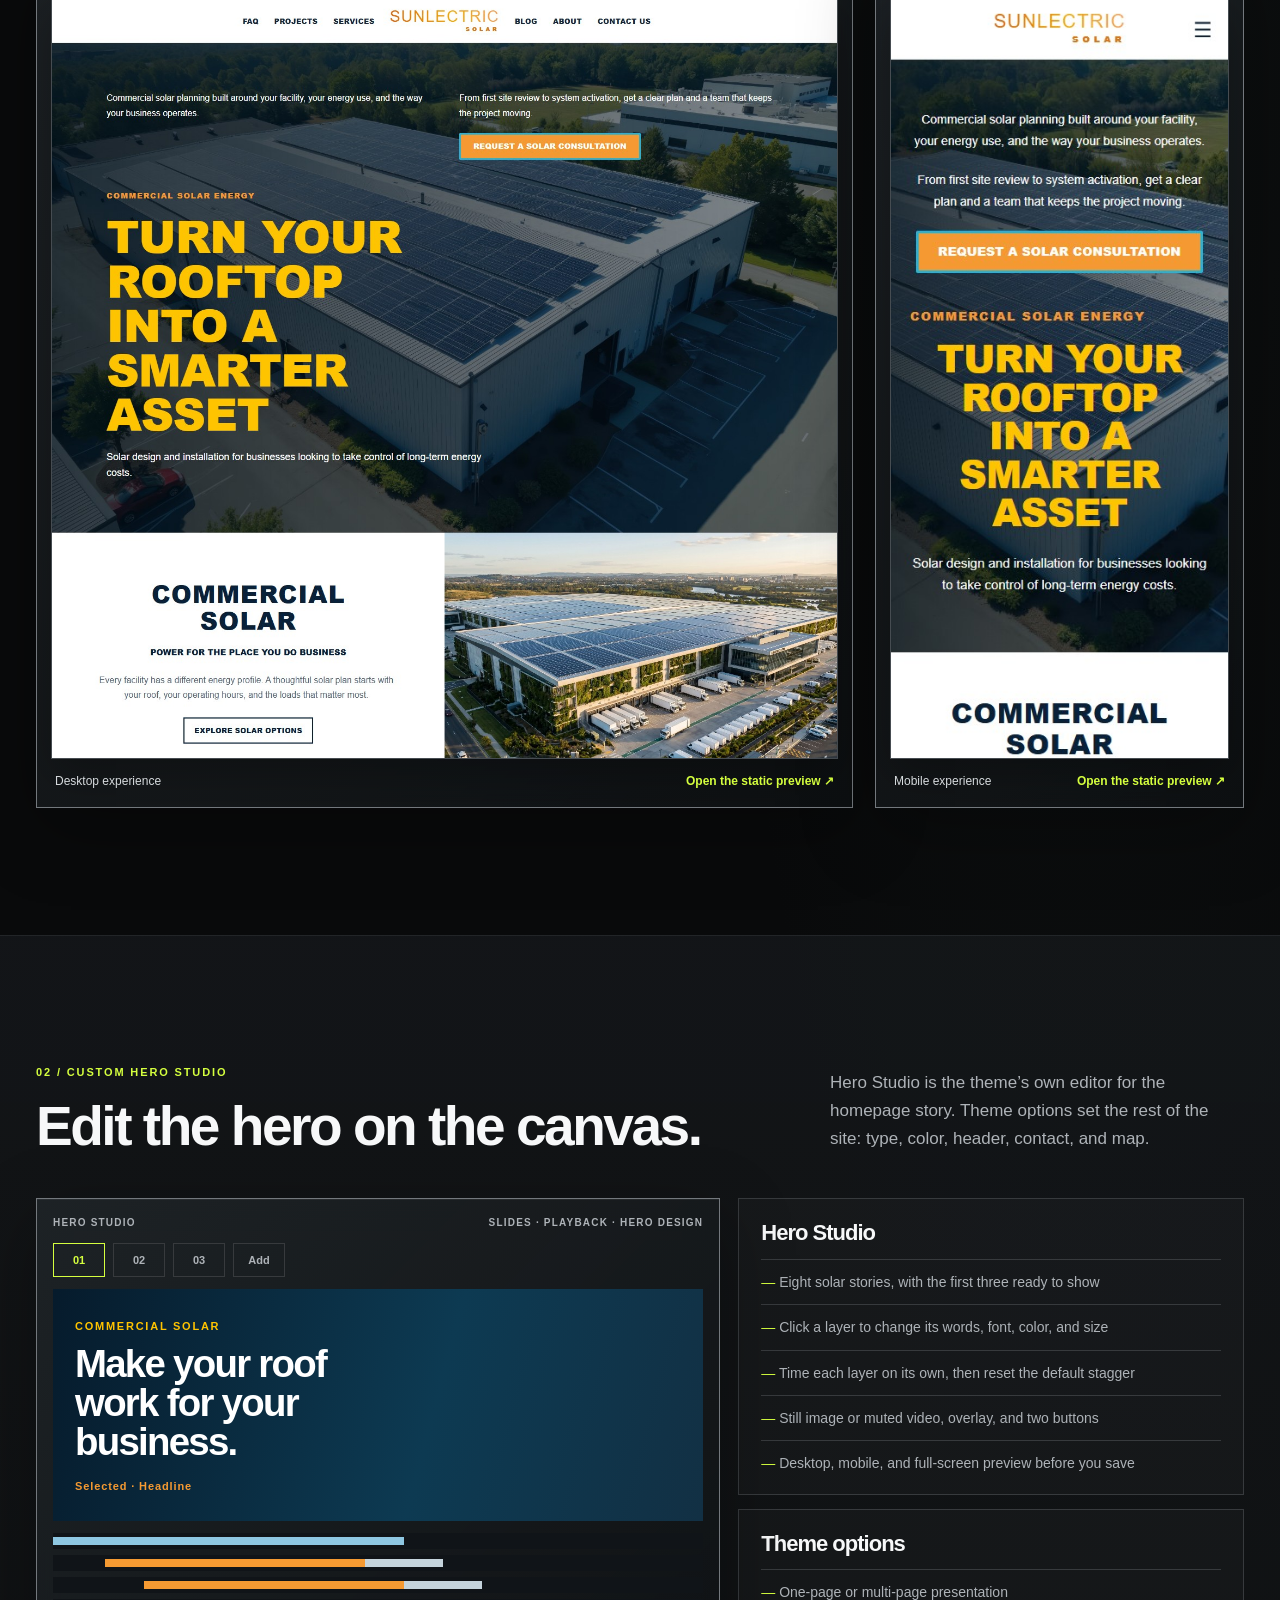
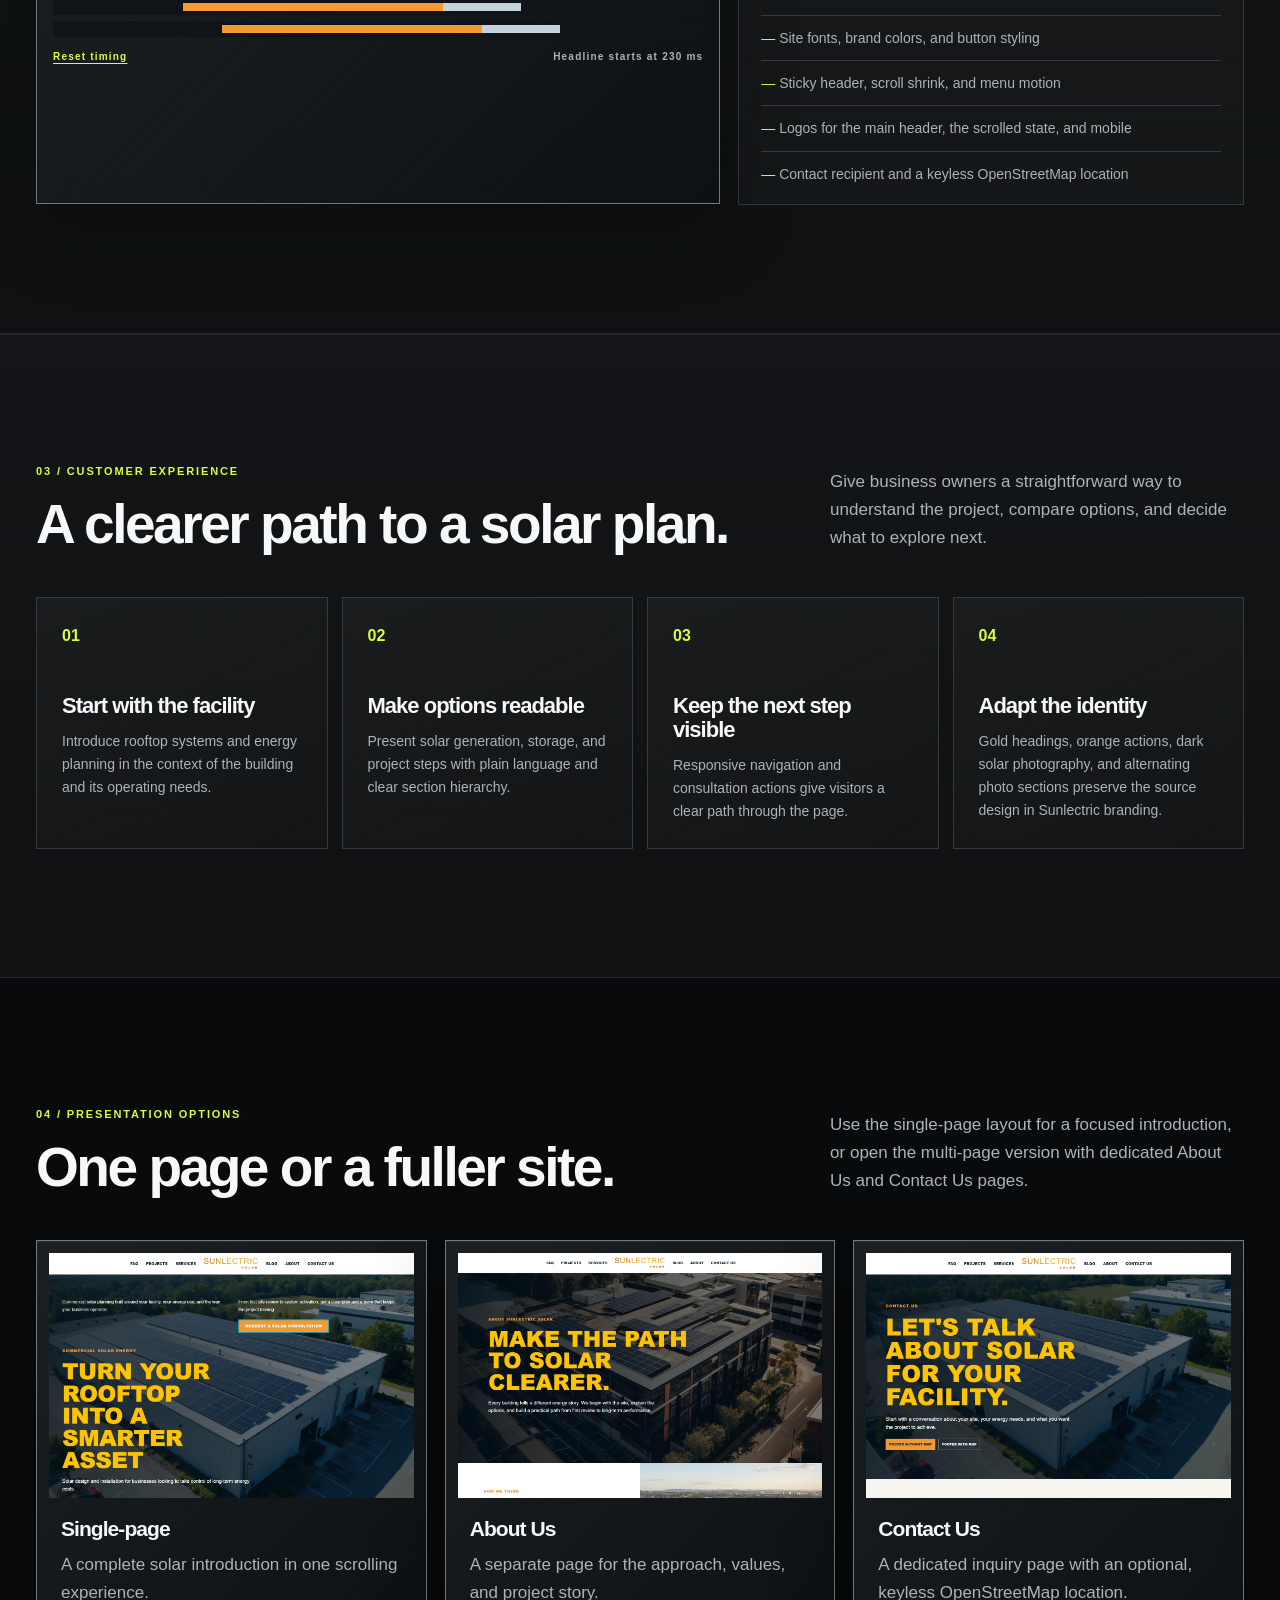
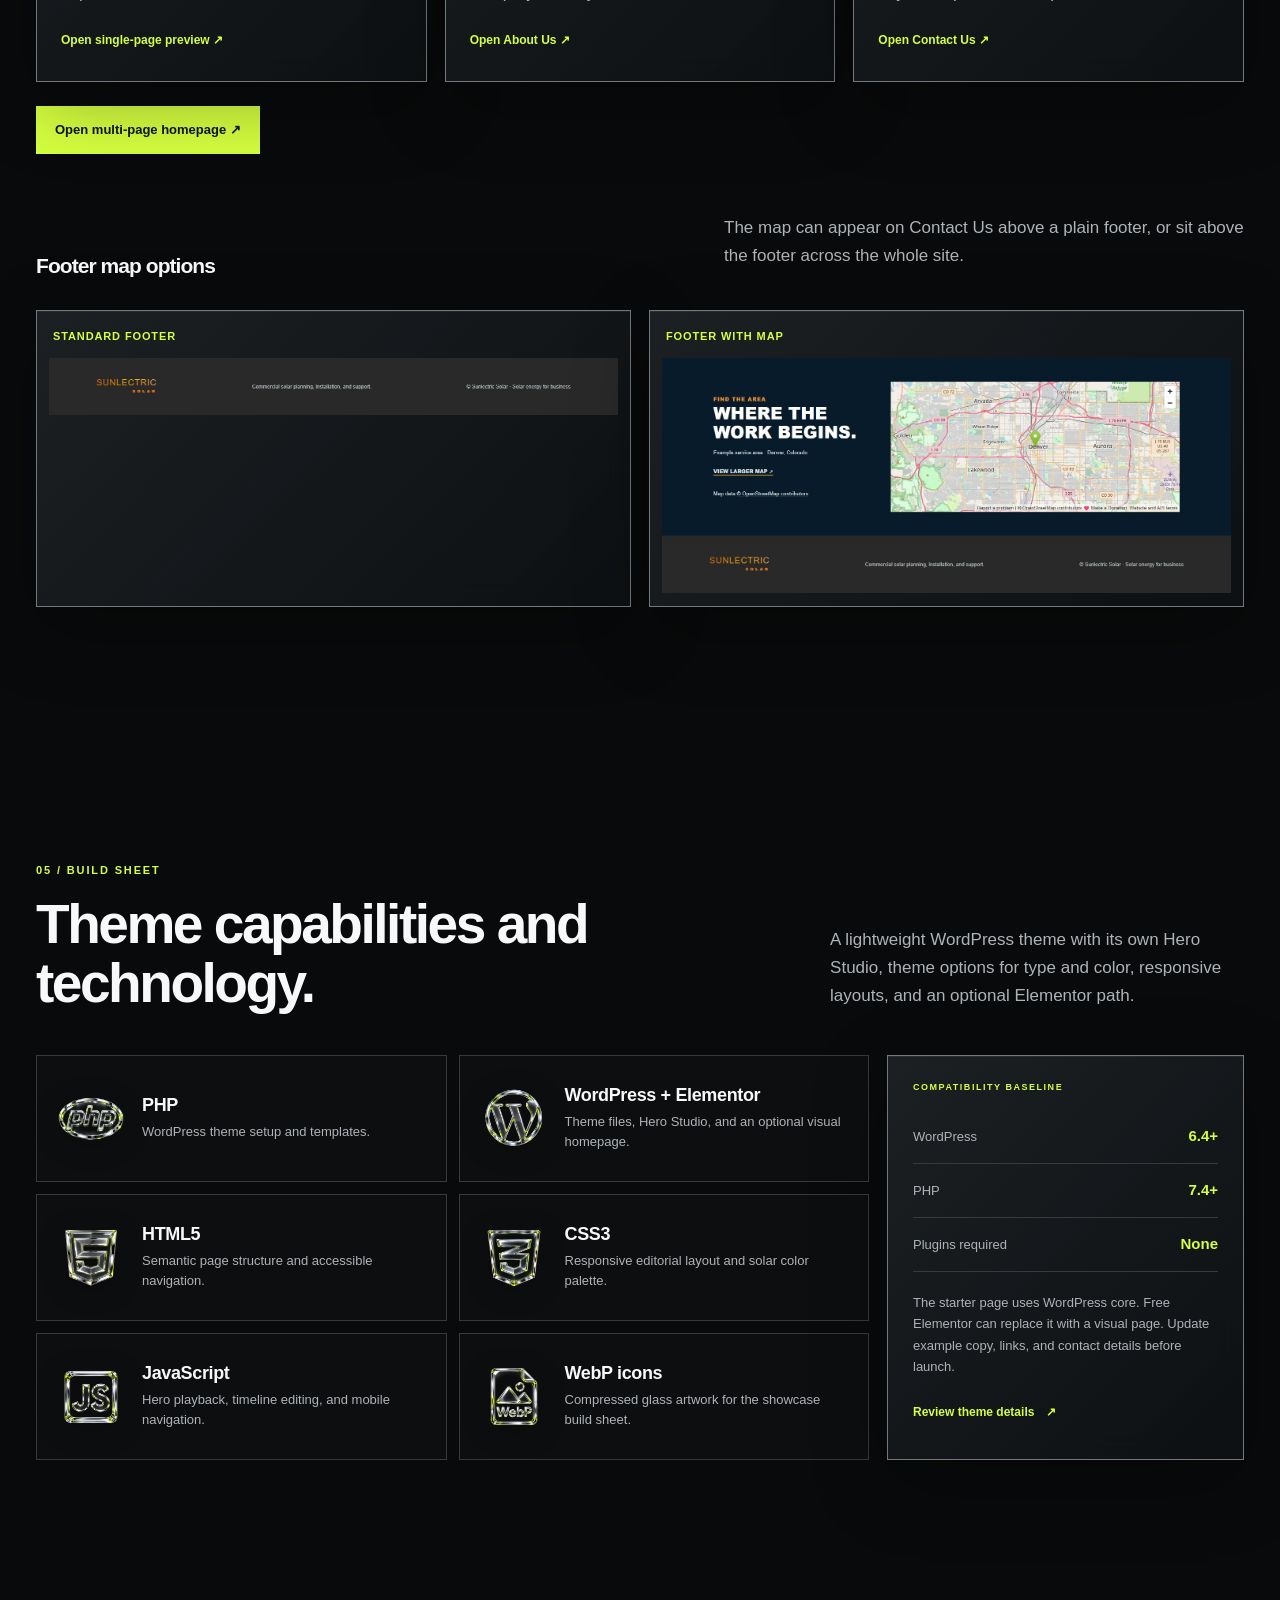
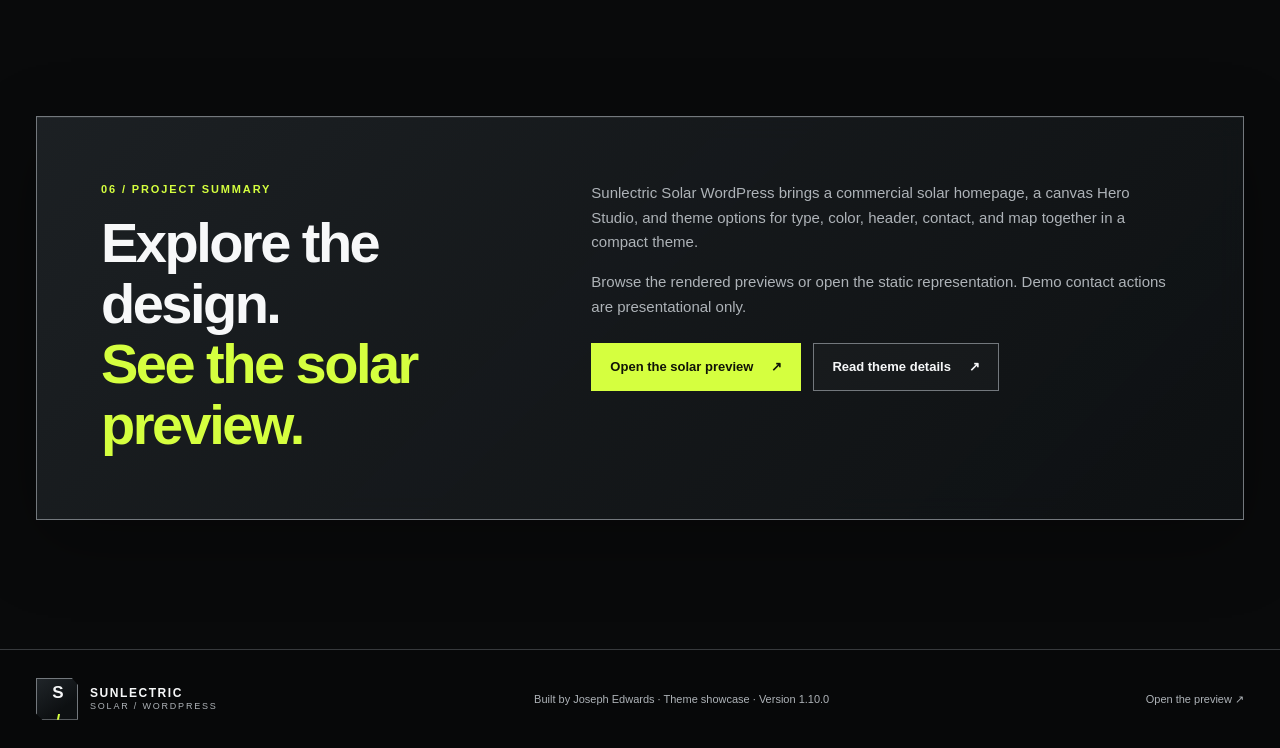
==== commit 7e59521d: "Highlight the canvas Hero Studio and theme options. Co-authored-by: Cursor <cursoragent@cursor.com>" ====
--- a/index.html
+++ b/index.html
@@ -3,12 +3,12 @@
 <head>
   <meta charset="utf-8">
   <meta name="viewport" content="width=device-width, initial-scale=1">
-  <meta name="description" content="Explore the Sunlectric Solar WordPress theme through its responsive preview, design approach, and build sheet.">
+  <meta name="description" content="Explore the Sunlectric Solar WordPress theme, its canvas Hero Studio, and the theme options for type, color, header, contact, and map.">
   <meta name="author" content="Joseph Edwards">
   <meta name="theme-color" content="#090a0b">
   <title>Sunlectric Solar WordPress | Design case study</title>
   <meta property="og:title" content="Sunlectric Solar WordPress | Design case study">
-  <meta property="og:description" content="A responsive commercial solar WordPress theme preview with desktop and mobile layouts.">
+  <meta property="og:description" content="A commercial solar WordPress theme with a canvas Hero Studio and theme options for type, color, header, contact, and map.">
   <meta property="og:type" content="website">
   <meta property="og:image" content="docs/previews/desktop-fold.jpg">
   <meta property="og:image:alt" content="Sunlectric Solar commercial solar WordPress homepage preview">
@@ -26,6 +26,7 @@
       </a>
       <nav class="main-nav" aria-label="Case study navigation">
         <a href="#overview">Overview</a>
+        <a href="#studio">Studio</a>
         <a href="#design">Experience</a>
         <a href="#pages">Pages</a>
         <a href="#build">Build</a>
@@ -35,7 +36,7 @@
       <details class="mobile-nav">
         <summary aria-label="Open navigation"><span></span><span></span></summary>
         <nav aria-label="Mobile navigation">
-          <a href="#overview">Overview</a><a href="#design">Experience</a><a href="#pages">Pages</a><a href="#build">Build</a><a href="#release">Project</a>
+          <a href="#overview">Overview</a><a href="#studio">Studio</a><a href="#design">Experience</a><a href="#pages">Pages</a><a href="#build">Build</a><a href="#release">Project</a>
           <a href="demo.html">Open solar preview ↗</a>
         </nav>
       </details>
@@ -52,7 +53,7 @@
         </div>
         <div class="hero-actions">
           <a class="button button-primary" href="demo.html">Explore the solar preview <span aria-hidden="true">↗</span></a>
-          <a class="button button-quiet" href="#build">View the build sheet <span aria-hidden="true">↓</span></a>
+          <a class="button button-quiet" href="#studio">See Hero Studio <span aria-hidden="true">↓</span></a>
         </div>
       </div>
       <div class="hero-site-preview">
@@ -62,7 +63,7 @@
         </a>
       </div>
       <p class="preview-disclaimer">A responsive HTML representation of the private WordPress theme. Preview contact actions do not submit information.</p>
-      <div class="hero-underbar"><span>VERSION <b>1.3.2</b></span><span>RESPONSIVE WORDPRESS THEME</span><span>ONE-PAGE + MULTI-PAGE</span></div>
+      <div class="hero-underbar"><span>VERSION <b>1.10.0</b></span><span>CANVAS HERO STUDIO</span><span>THEME OPTIONS</span></div>
     </section>
 
     <section class="section shell" id="overview">
@@ -84,10 +85,60 @@
       </div>
     </section>
 
+    <section class="section section-alt" id="studio">
+      <div class="shell">
+        <div class="section-heading">
+          <div><p class="section-index">02 / CUSTOM HERO STUDIO</p><h2>Edit the hero on the canvas.</h2></div>
+          <p>Hero Studio is the theme’s own editor for the homepage story. Theme options set the rest of the site: type, color, header, contact, and map.</p>
+        </div>
+        <div class="studio-layout">
+          <div class="studio-board glass-card">
+            <div class="studio-board__bar"><span>HERO STUDIO</span><span>SLIDES · PLAYBACK · HERO DESIGN</span></div>
+            <div class="studio-film" aria-hidden="true"><b>01</b><b>02</b><b>03</b><span>Add</span></div>
+            <div class="studio-stage">
+              <p>COMMERCIAL SOLAR</p>
+              <strong>Make your roof work for your business.</strong>
+              <em>Selected · Headline</em>
+            </div>
+            <div class="studio-lanes" aria-hidden="true">
+              <span><i style="width:54%"></i></span>
+              <span><i class="is-text" style="width:40%;margin-left:8%"></i><i class="is-exit" style="width:12%"></i></span>
+              <span><i class="is-text" style="width:40%;margin-left:14%"></i><i class="is-exit" style="width:12%"></i></span>
+              <span><i class="is-text" style="width:40%;margin-left:20%"></i><i class="is-exit" style="width:12%"></i></span>
+              <span><i class="is-text" style="width:40%;margin-left:26%"></i><i class="is-exit" style="width:12%"></i></span>
+            </div>
+            <div class="studio-board__foot"><span>Reset timing</span><span>Headline starts at 230 ms</span></div>
+          </div>
+          <div class="studio-notes">
+            <article>
+              <h3>Hero Studio</h3>
+              <ul>
+                <li>Eight solar stories, with the first three ready to show</li>
+                <li>Click a layer to change its words, font, color, and size</li>
+                <li>Time each layer on its own, then reset the default stagger</li>
+                <li>Still image or muted video, overlay, and two buttons</li>
+                <li>Desktop, mobile, and full-screen preview before you save</li>
+              </ul>
+            </article>
+            <article>
+              <h3>Theme options</h3>
+              <ul>
+                <li>One-page or multi-page presentation</li>
+                <li>Site fonts, brand colors, and button styling</li>
+                <li>Sticky header, scroll shrink, and menu motion</li>
+                <li>Logos for the main header, the scrolled state, and mobile</li>
+                <li>Contact recipient and a keyless OpenStreetMap location</li>
+              </ul>
+            </article>
+          </div>
+        </div>
+      </div>
+    </section>
+
     <section class="section section-alt" id="design">
       <div class="shell">
         <div class="section-heading">
-          <div><p class="section-index">02 / CUSTOMER EXPERIENCE</p><h2>A clearer path to a solar plan.</h2></div>
+          <div><p class="section-index">03 / CUSTOMER EXPERIENCE</p><h2>A clearer path to a solar plan.</h2></div>
           <p>Give business owners a straightforward way to understand the project, compare options, and decide what to explore next.</p>
         </div>
         <div class="benefit-grid">
@@ -102,7 +153,7 @@
     <section class="section" id="pages">
       <div class="shell">
         <div class="section-heading">
-          <div><p class="section-index">03 / PRESENTATION OPTIONS</p><h2>One page or a fuller site.</h2></div>
+          <div><p class="section-index">04 / PRESENTATION OPTIONS</p><h2>One page or a fuller site.</h2></div>
           <p>Use the single-page layout for a focused introduction, or open the multi-page version with dedicated About Us and Contact Us pages.</p>
         </div>
         <div class="page-preview-grid">
@@ -121,16 +172,16 @@
 
     <section class="section shell" id="build">
       <div class="section-heading">
-        <div><p class="section-index">04 / BUILD SHEET</p><h2>Theme capabilities and technology.</h2></div>
-        <p>A lightweight WordPress theme with an Elementor-editable homepage, responsive layouts, and a small technology footprint.</p>
+        <div><p class="section-index">05 / BUILD SHEET</p><h2>Theme capabilities and technology.</h2></div>
+        <p>A lightweight WordPress theme with its own Hero Studio, theme options for type and color, responsive layouts, and an optional Elementor path.</p>
       </div>
       <div class="build-layout">
         <div class="stack-grid" aria-label="Technology stack">
           <article class="stack-card"><img class="stack-icon" src="assets/icons/php-glass.webp" width="112" height="112" loading="lazy" alt=""><div><h3>PHP</h3><p>WordPress theme setup and templates.</p></div></article>
-          <article class="stack-card"><img class="stack-icon" src="assets/icons/wordpress-glass.webp" width="112" height="112" loading="lazy" alt=""><div><h3>WordPress + Elementor</h3><p>Theme files and a visually editable homepage.</p></div></article>
+          <article class="stack-card"><img class="stack-icon" src="assets/icons/wordpress-glass.webp" width="112" height="112" loading="lazy" alt=""><div><h3>WordPress + Elementor</h3><p>Theme files, Hero Studio, and an optional visual homepage.</p></div></article>
           <article class="stack-card"><img class="stack-icon" src="assets/icons/html5-glass.webp" width="112" height="112" loading="lazy" alt=""><div><h3>HTML5</h3><p>Semantic page structure and accessible navigation.</p></div></article>
           <article class="stack-card"><img class="stack-icon" src="assets/icons/css3-glass.webp" width="112" height="112" loading="lazy" alt=""><div><h3>CSS3</h3><p>Responsive editorial layout and solar color palette.</p></div></article>
-          <article class="stack-card"><img class="stack-icon" src="assets/icons/javascript-glass.webp" width="112" height="112" loading="lazy" alt=""><div><h3>JavaScript</h3><p>Mobile navigation behavior.</p></div></article>
+          <article class="stack-card"><img class="stack-icon" src="assets/icons/javascript-glass.webp" width="112" height="112" loading="lazy" alt=""><div><h3>JavaScript</h3><p>Hero playback, timeline editing, and mobile navigation.</p></div></article>
           <article class="stack-card"><img class="stack-icon" src="assets/icons/webp-glass.webp" width="112" height="112" loading="lazy" alt=""><div><h3>WebP icons</h3><p>Compressed glass artwork for the showcase build sheet.</p></div></article>
         </div>
         <aside class="requirements-card glass-card">
@@ -146,11 +197,11 @@
 
     <section class="section shell" id="release">
       <div class="release-panel glass-card">
-        <div><p class="section-index">05 / PROJECT SUMMARY</p><h2>Explore the design.<br><span>See the solar preview.</span></h2></div>
-        <div class="release-copy"><p>Sunlectric Solar WordPress brings a commercial solar homepage, a clear project path, and a responsive design system together in a compact theme.</p><p>Browse the rendered previews or open the static representation. Demo contact actions are presentational only.</p><div class="release-actions"><a class="button button-primary" href="demo.html">Open the solar preview <span aria-hidden="true">↗</span></a><a class="button button-outline" href="README.md">Read theme details <span aria-hidden="true">↗</span></a></div></div>
+        <div><p class="section-index">06 / PROJECT SUMMARY</p><h2>Explore the design.<br><span>See the solar preview.</span></h2></div>
+        <div class="release-copy"><p>Sunlectric Solar WordPress brings a commercial solar homepage, a canvas Hero Studio, and theme options for type, color, header, contact, and map together in a compact theme.</p><p>Browse the rendered previews or open the static representation. Demo contact actions are presentational only.</p><div class="release-actions"><a class="button button-primary" href="demo.html">Open the solar preview <span aria-hidden="true">↗</span></a><a class="button button-outline" href="README.md">Read theme details <span aria-hidden="true">↗</span></a></div></div>
       </div>
     </section>
   </main>
-  <footer class="site-footer"><div class="shell footer-inner"><a class="brand-lockup" href="#top"><span class="brand-glyph" aria-hidden="true">S<span>/</span></span><span><strong>SUNLECTRIC</strong><small>SOLAR / WORDPRESS</small></span></a><p>Built by Joseph Edwards · Theme showcase · Version 1.3.2</p><a href="demo.html">Open the preview ↗</a></div></footer>
+  <footer class="site-footer"><div class="shell footer-inner"><a class="brand-lockup" href="#top"><span class="brand-glyph" aria-hidden="true">S<span>/</span></span><span><strong>SUNLECTRIC</strong><small>SOLAR / WORDPRESS</small></span></a><p>Built by Joseph Edwards · Theme showcase · Version 1.10.0</p><a href="demo.html">Open the preview ↗</a></div></footer>
 </body>
 </html>
--- a/assets/showcase.css
+++ b/assets/showcase.css
@@ -104,6 +104,28 @@
 .footer-preview-card { display: block; overflow: hidden; padding: 12px; text-decoration: none; }
 .footer-preview-card > span { color: var(--lime); display: block; font-size: 11px; font-weight: 800; letter-spacing: .08em; padding: 4px 4px 13px; }
 .footer-preview-card img { display: block; width: 100%; height: auto; }
+.studio-layout { display:grid; grid-template-columns:minmax(0,1.15fr) minmax(280px,.85fr); gap:18px; align-items:stretch; }
+.studio-board { display:grid; align-content:start; gap:12px; padding:16px; }
+.studio-board__bar, .studio-board__foot { display:flex; justify-content:space-between; gap:12px; color:var(--muted); font-size:10px; font-weight:800; letter-spacing:.12em; }
+.studio-board__foot span:first-child { color:var(--lime); text-decoration:underline; text-underline-offset:3px; }
+.studio-film { display:flex; gap:8px; }
+.studio-film b, .studio-film span { display:grid; min-width:52px; height:34px; place-items:center; border:1px solid var(--line); color:var(--muted); font-size:11px; font-weight:800; }
+.studio-film b:first-child { border-color:var(--lime); color:var(--lime); }
+.studio-stage { padding:28px 22px 22px; background:linear-gradient(105deg,#061b2c 0%,#0d3a52 58%,#123044 100%); }
+.studio-stage p { margin:0 0 8px; color:#ffc400; font-size:11px; font-weight:800; letter-spacing:.16em; }
+.studio-stage strong { display:block; max-width:14ch; color:#fff; font-size:clamp(26px,3vw,40px); letter-spacing:-.045em; line-height:1.02; }
+.studio-stage em { display:inline-block; margin-top:16px; color:#f59a32; font-size:11px; font-style:normal; font-weight:800; letter-spacing:.08em; }
+.studio-lanes { display:grid; gap:6px; }
+.studio-lanes span { display:flex; height:16px; background:#101418; }
+.studio-lanes i { display:block; height:8px; margin-top:4px; background:#8ec7e2; }
+.studio-lanes i.is-text { background:#f59a32; }
+.studio-lanes i.is-exit { background:#c5d4dc; }
+.studio-notes { display:grid; gap:14px; }
+.studio-notes article { padding:22px 22px 8px; border:1px solid var(--line); background:rgb(255 255 255 / 2%); }
+.studio-notes h3 { margin-bottom:14px; font-size:22px; }
+.studio-notes ul { margin:0; padding:0; list-style:none; }
+.studio-notes li { padding:12px 0; border-top:1px solid var(--line); color:var(--muted); font-size:14px; line-height:1.45; }
+.studio-notes li::before { color:var(--lime); content:"— "; }
 .preview-panel { position: relative; overflow: hidden; padding: 12px; }
 .panel-top { min-height: 32px; padding: 1px 4px 11px; color: var(--muted); font-size: 9px; font-weight: 750; letter-spacing: .13em; }
 .panel-dots { display: flex; gap: 5px; }
@@ -167,7 +189,7 @@
   .main-nav { gap: 17px; }
   .main-nav a { font-size: 12px; }
   .benefit-grid { grid-template-columns: repeat(2,1fr); }
-  .build-layout { grid-template-columns: 1fr; }
+  .build-layout, .studio-layout { grid-template-columns: 1fr; }
   .requirements-card { display: grid; grid-template-columns: 1fr 1fr; gap: 0 22px; }
   .requirements-card .section-index, .requirements-note, .text-action { grid-column: 1 / -1; }
   .requirements-card .section-index { margin-bottom: 10px; }
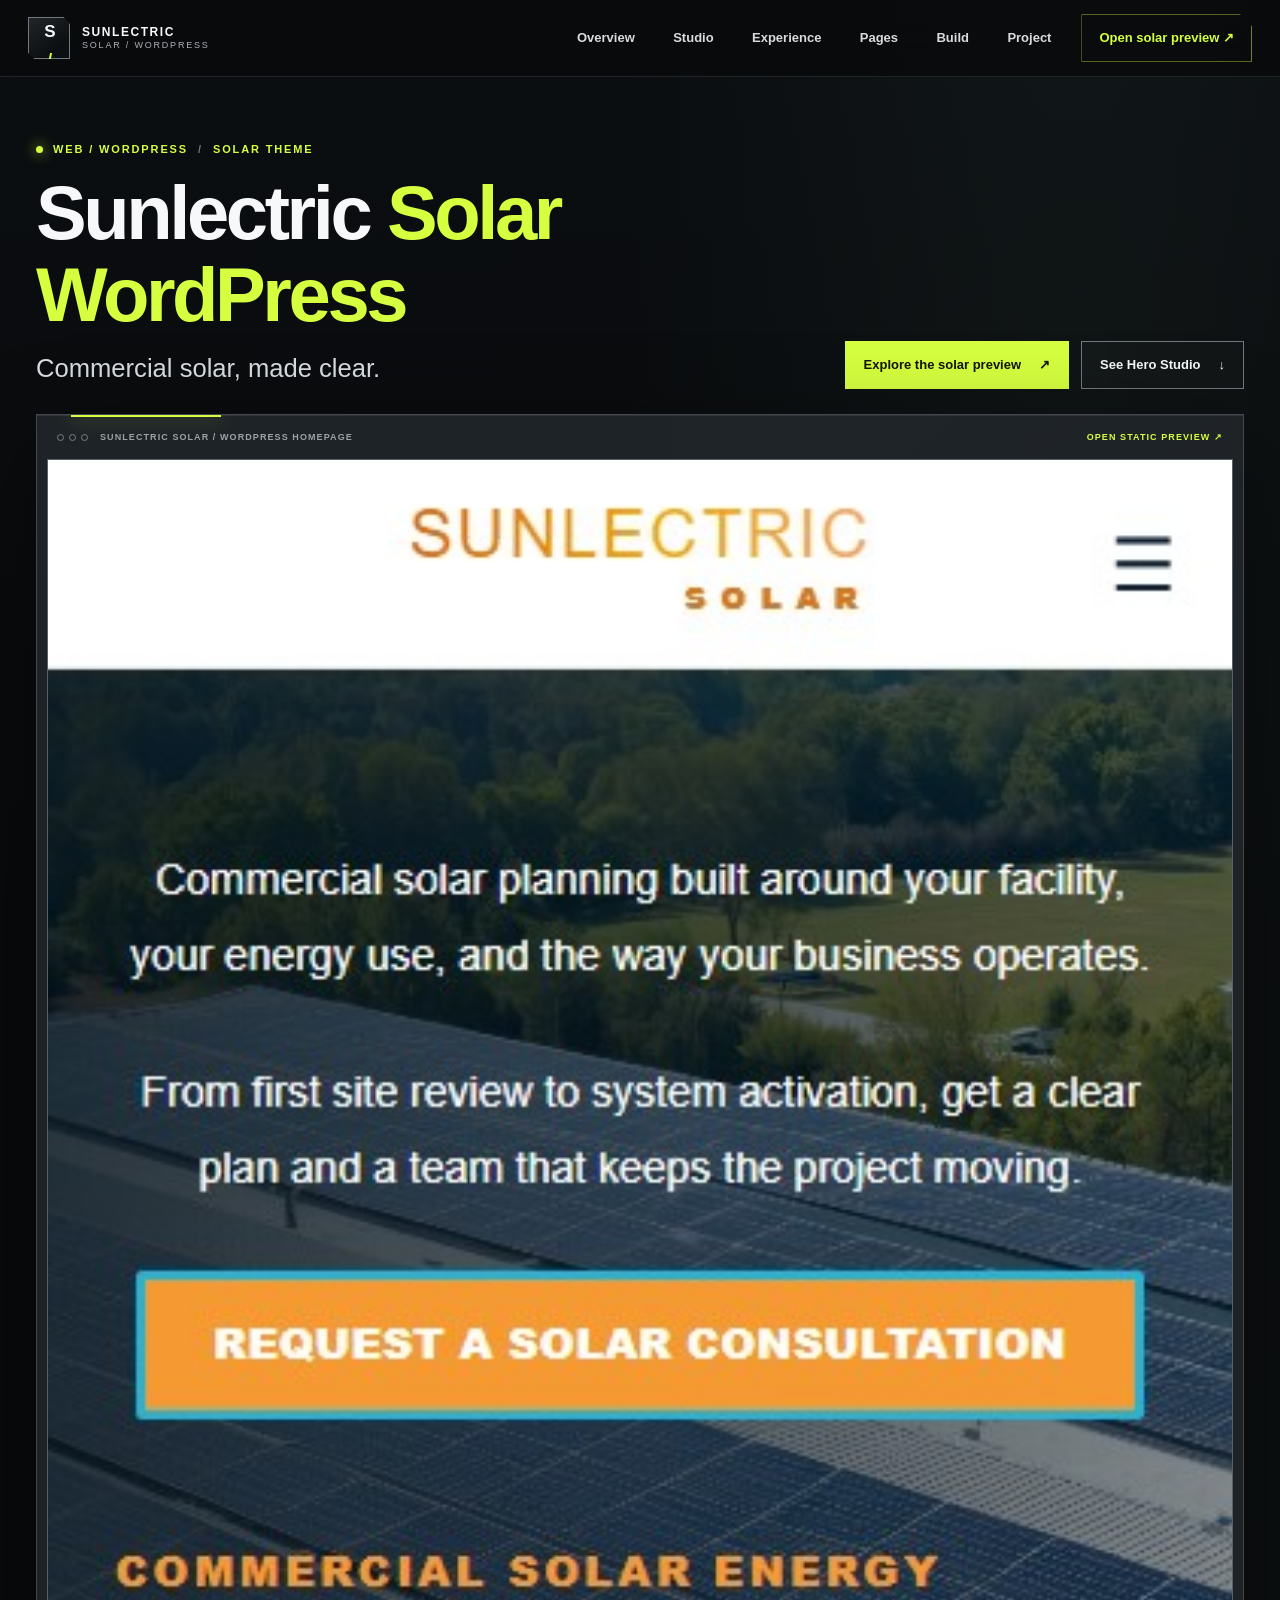
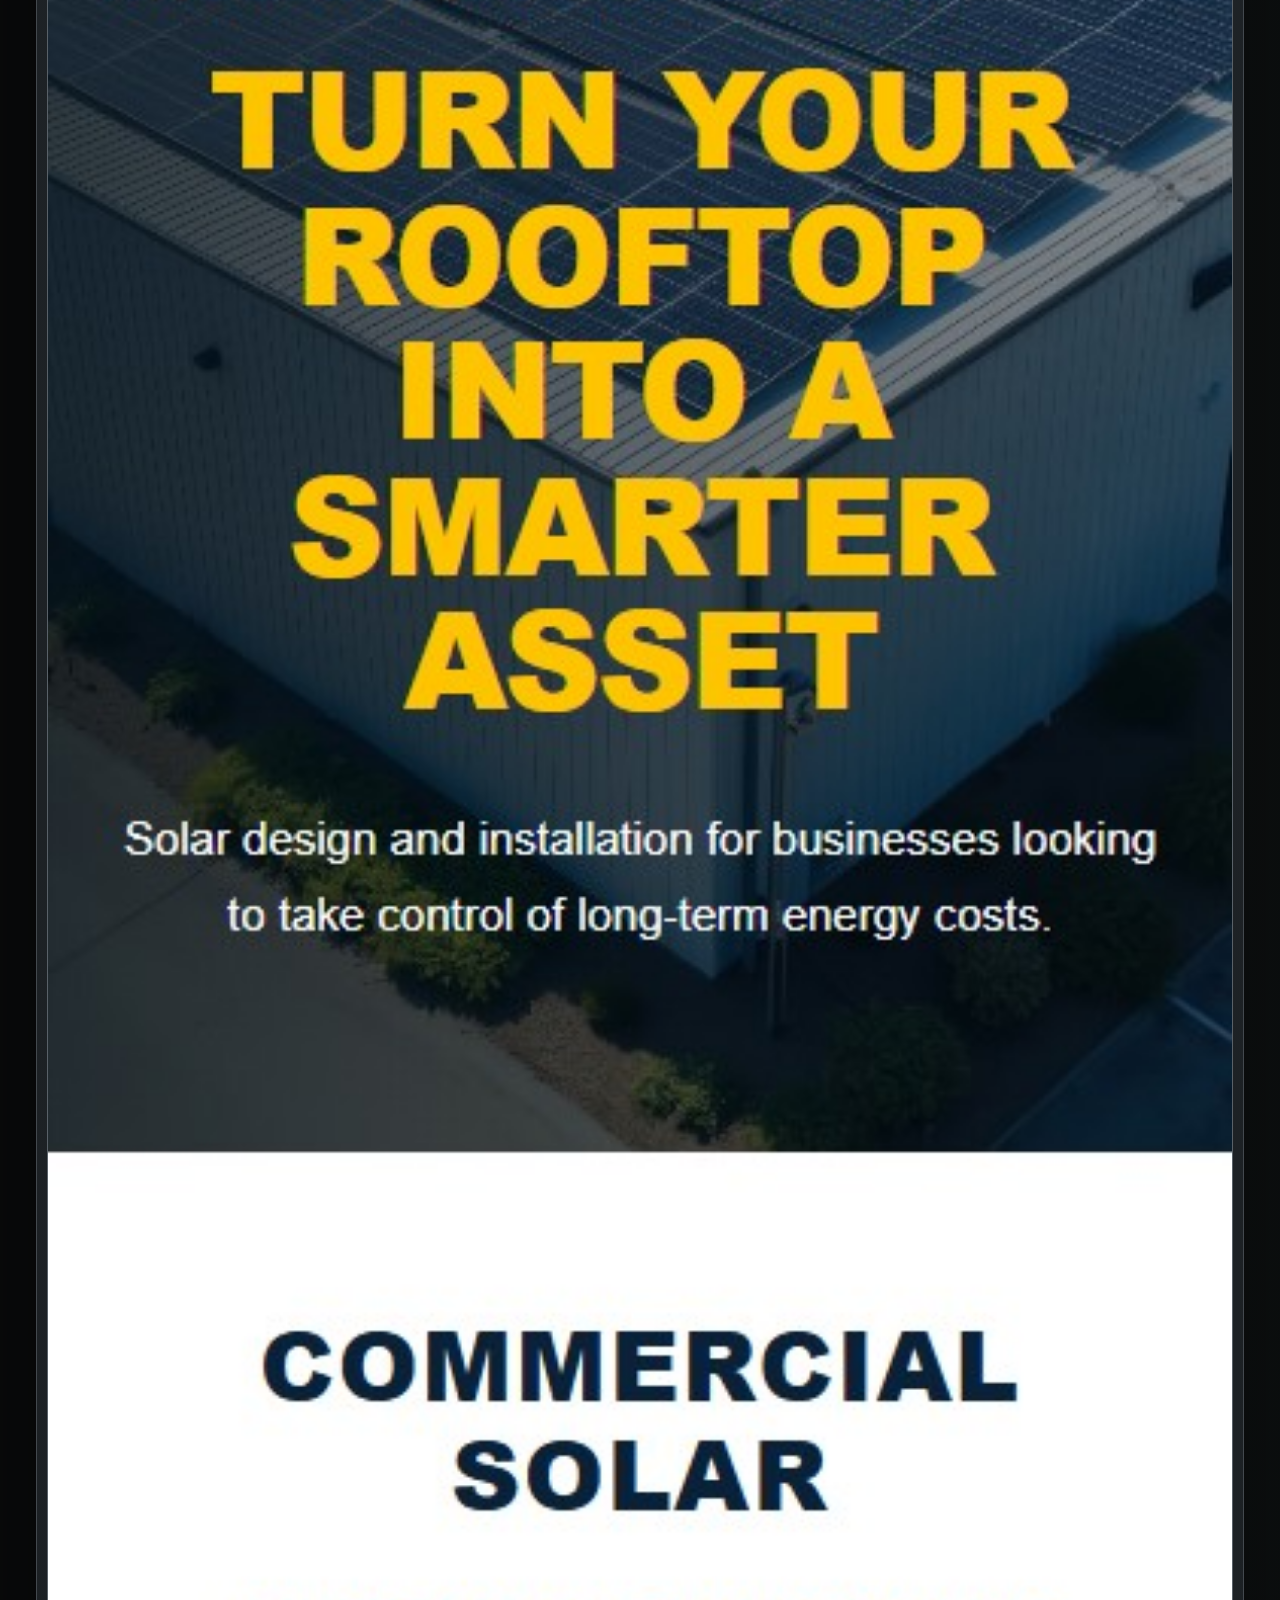
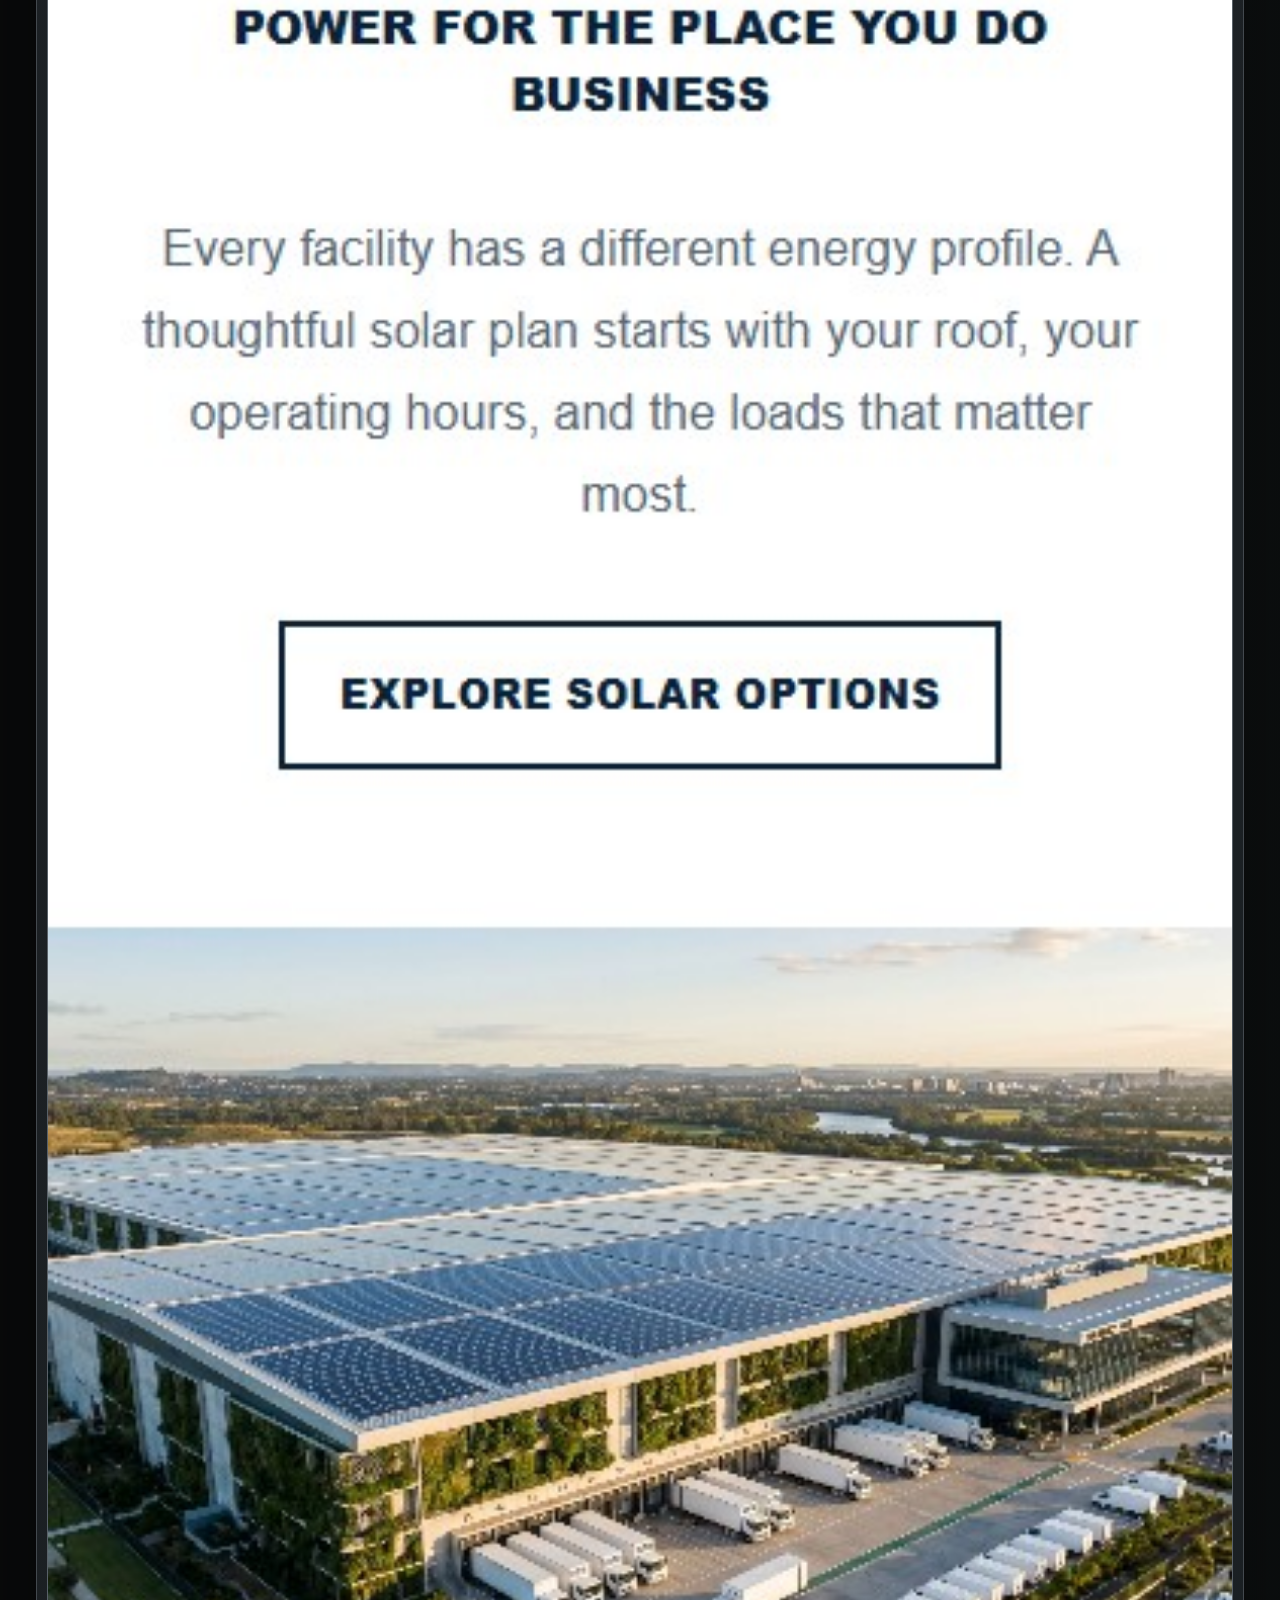
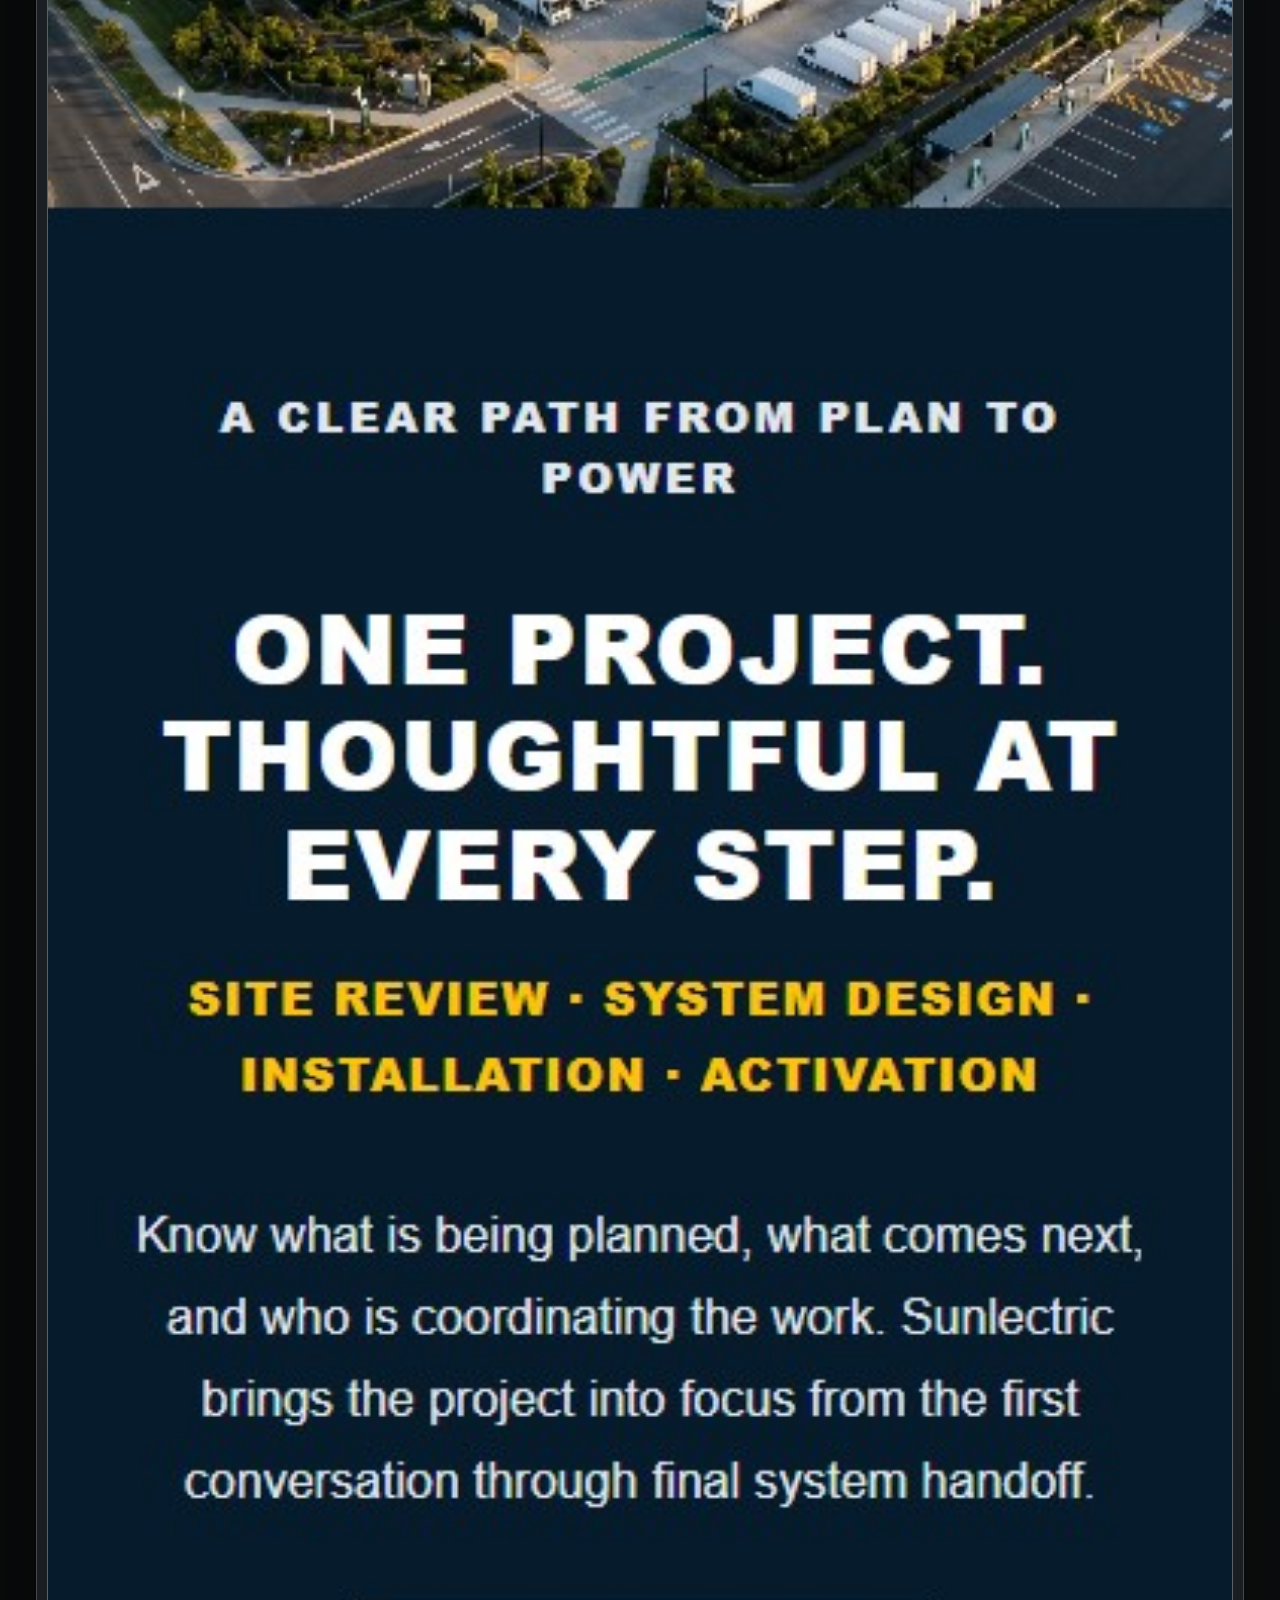
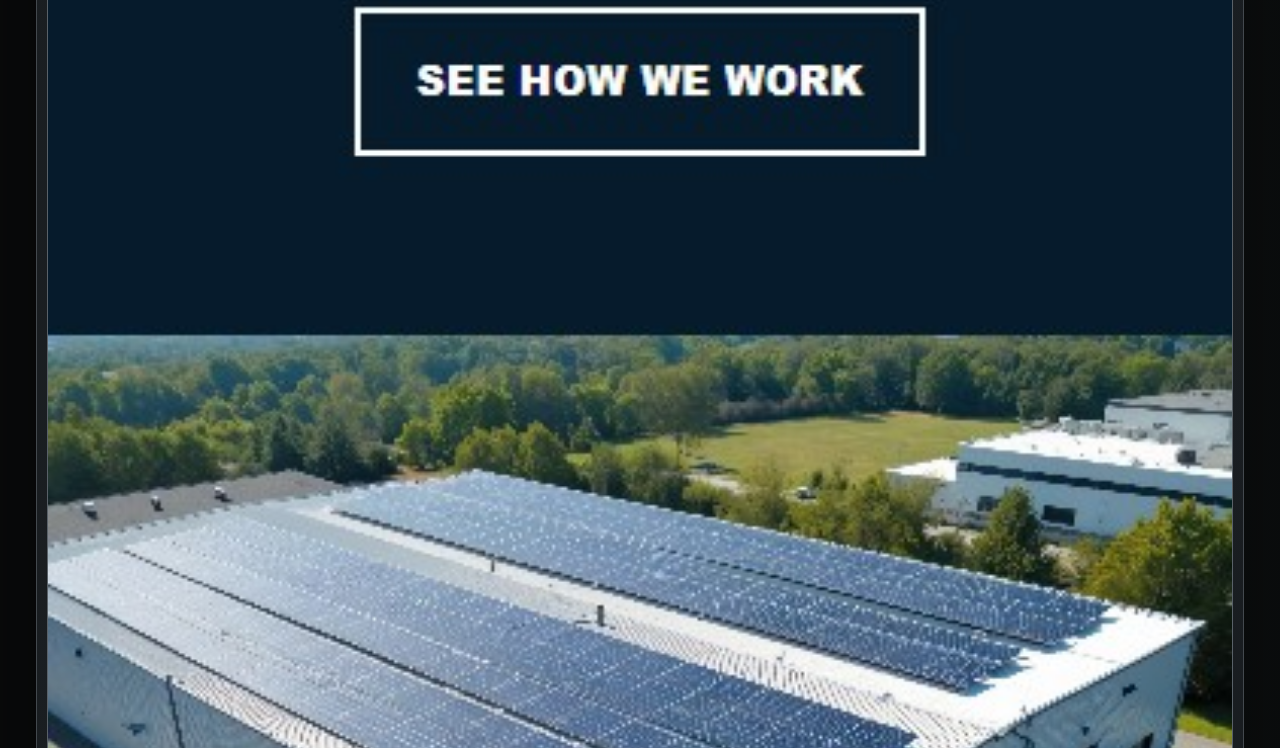
==== commit 26bd8f54: "Refresh Sunlectric theme README and preview gallery" ====
--- a/index.html
+++ b/index.html
@@ -63,7 +63,7 @@
         </a>
       </div>
       <p class="preview-disclaimer">A responsive HTML representation of the private WordPress theme. Preview contact actions do not submit information.</p>
-      <div class="hero-underbar"><span>VERSION <b>1.10.0</b></span><span>CANVAS HERO STUDIO</span><span>THEME OPTIONS</span></div>
+      <div class="hero-underbar"><span>VERSION <b>1.10.1</b></span><span>CANVAS HERO STUDIO</span><span>THEME OPTIONS</span></div>
     </section>
 
     <section class="section shell" id="overview">
@@ -202,6 +202,6 @@
       </div>
     </section>
   </main>
-  <footer class="site-footer"><div class="shell footer-inner"><a class="brand-lockup" href="#top"><span class="brand-glyph" aria-hidden="true">S<span>/</span></span><span><strong>SUNLECTRIC</strong><small>SOLAR / WORDPRESS</small></span></a><p>Built by Joseph Edwards · Theme showcase · Version 1.10.0</p><a href="demo.html">Open the preview ↗</a></div></footer>
+  <footer class="site-footer"><div class="shell footer-inner"><a class="brand-lockup" href="#top"><span class="brand-glyph" aria-hidden="true">S<span>/</span></span><span><strong>SUNLECTRIC</strong><small>SOLAR / WORDPRESS</small></span></a><p>Built by Joseph Edwards · Theme showcase · Version 1.10.1</p><a href="demo.html">Open the preview ↗</a></div></footer>
 </body>
 </html>
